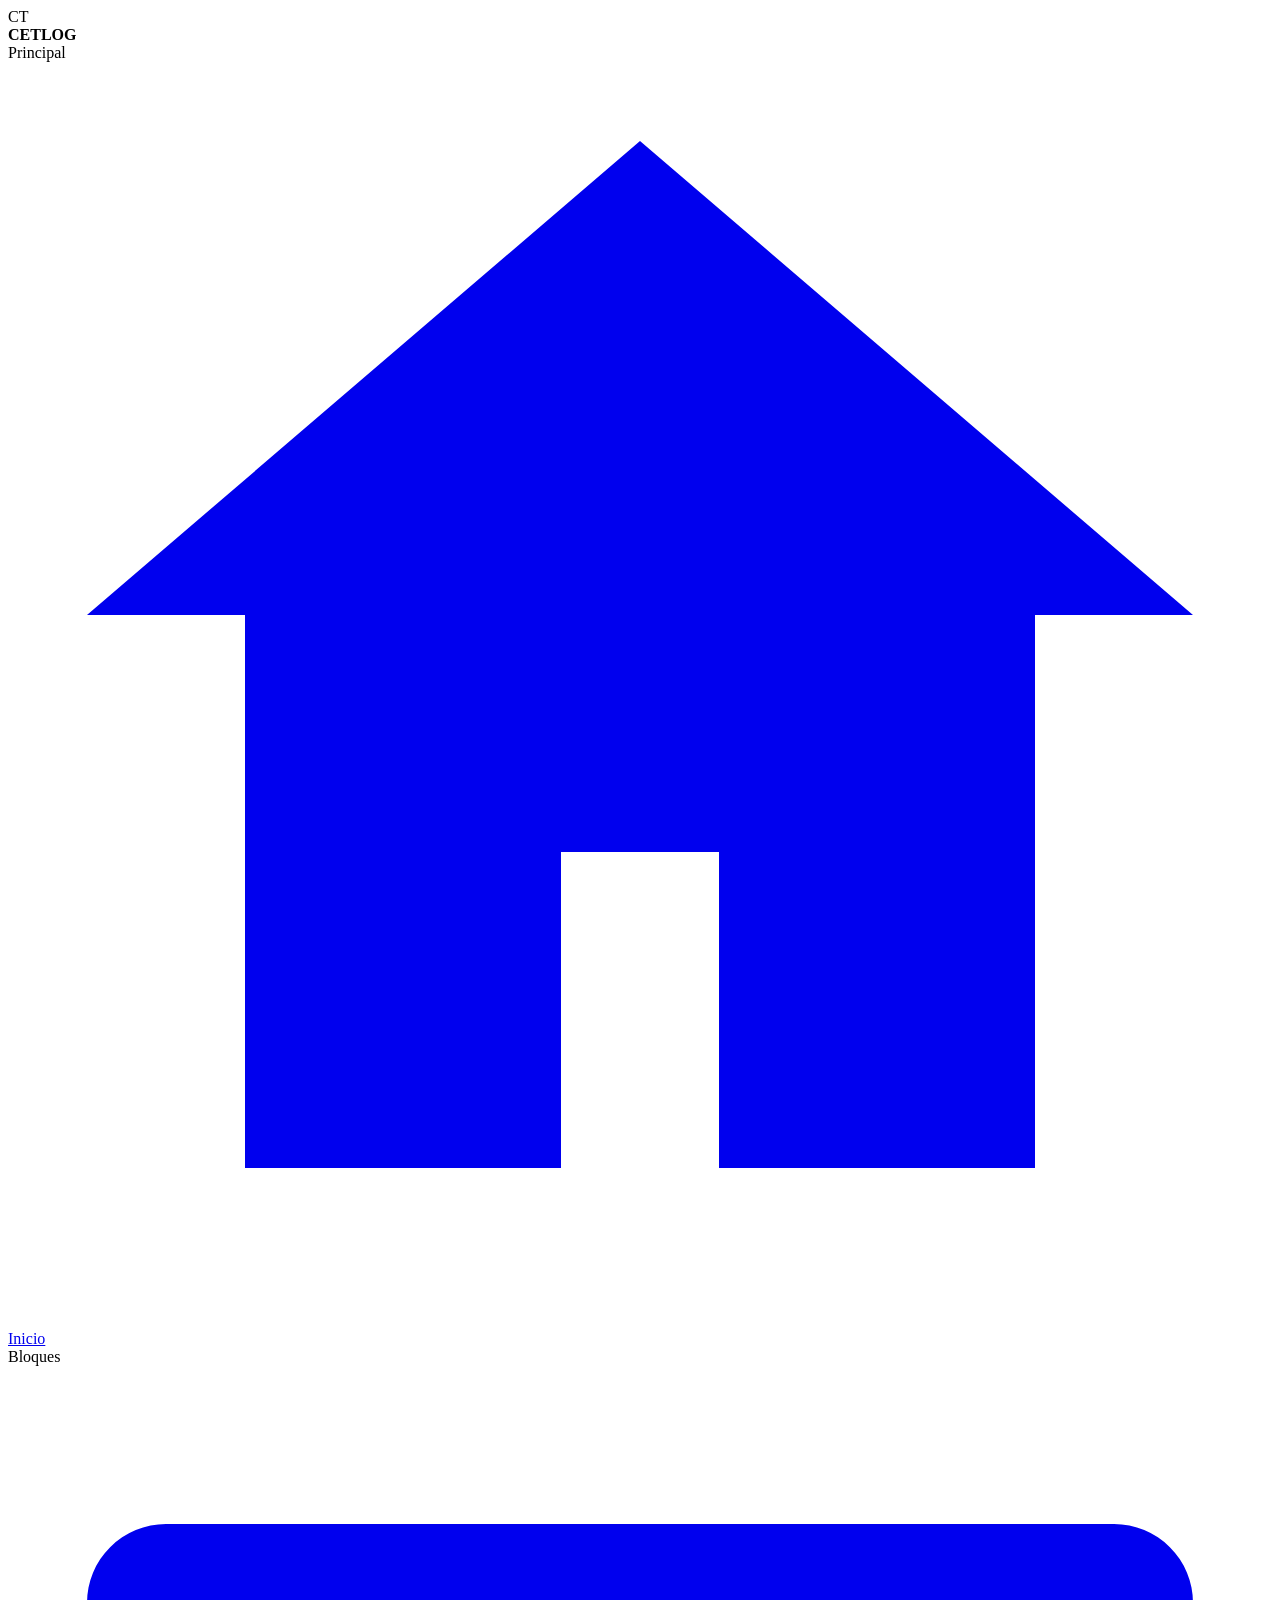
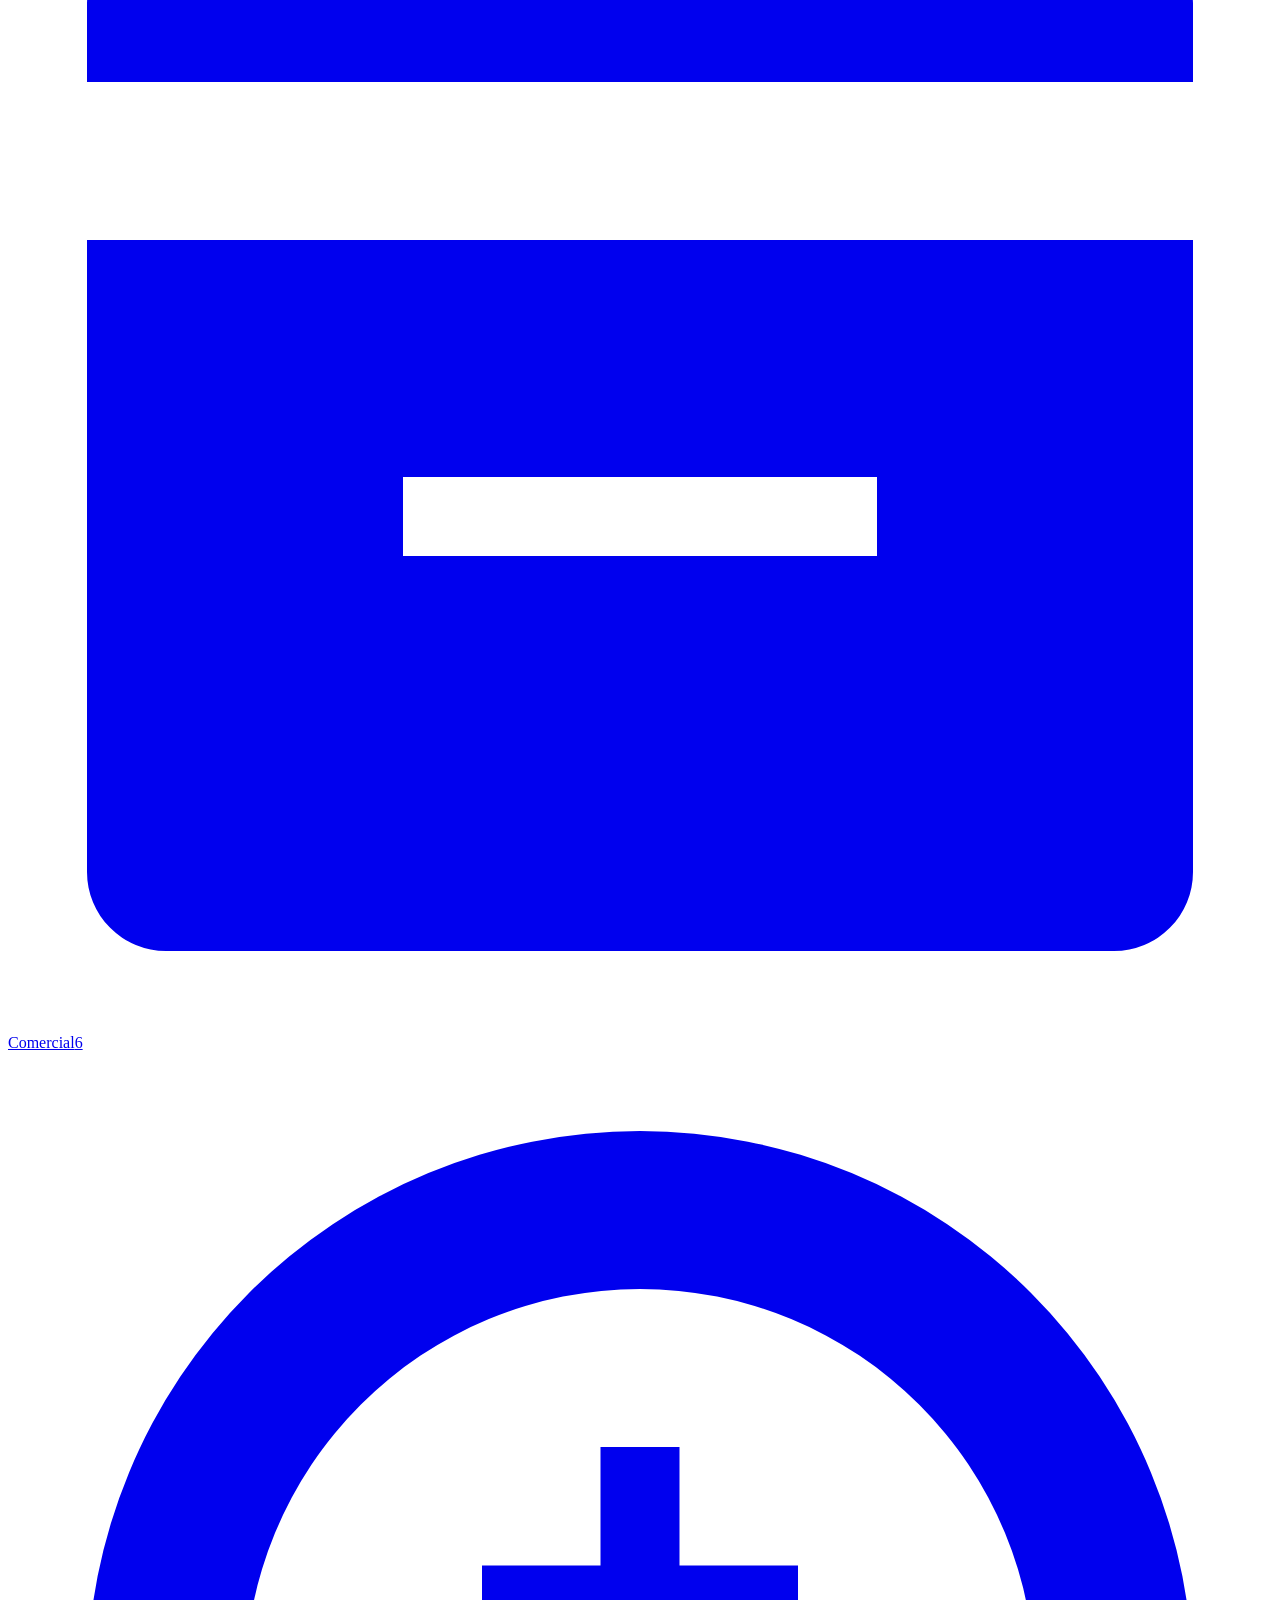
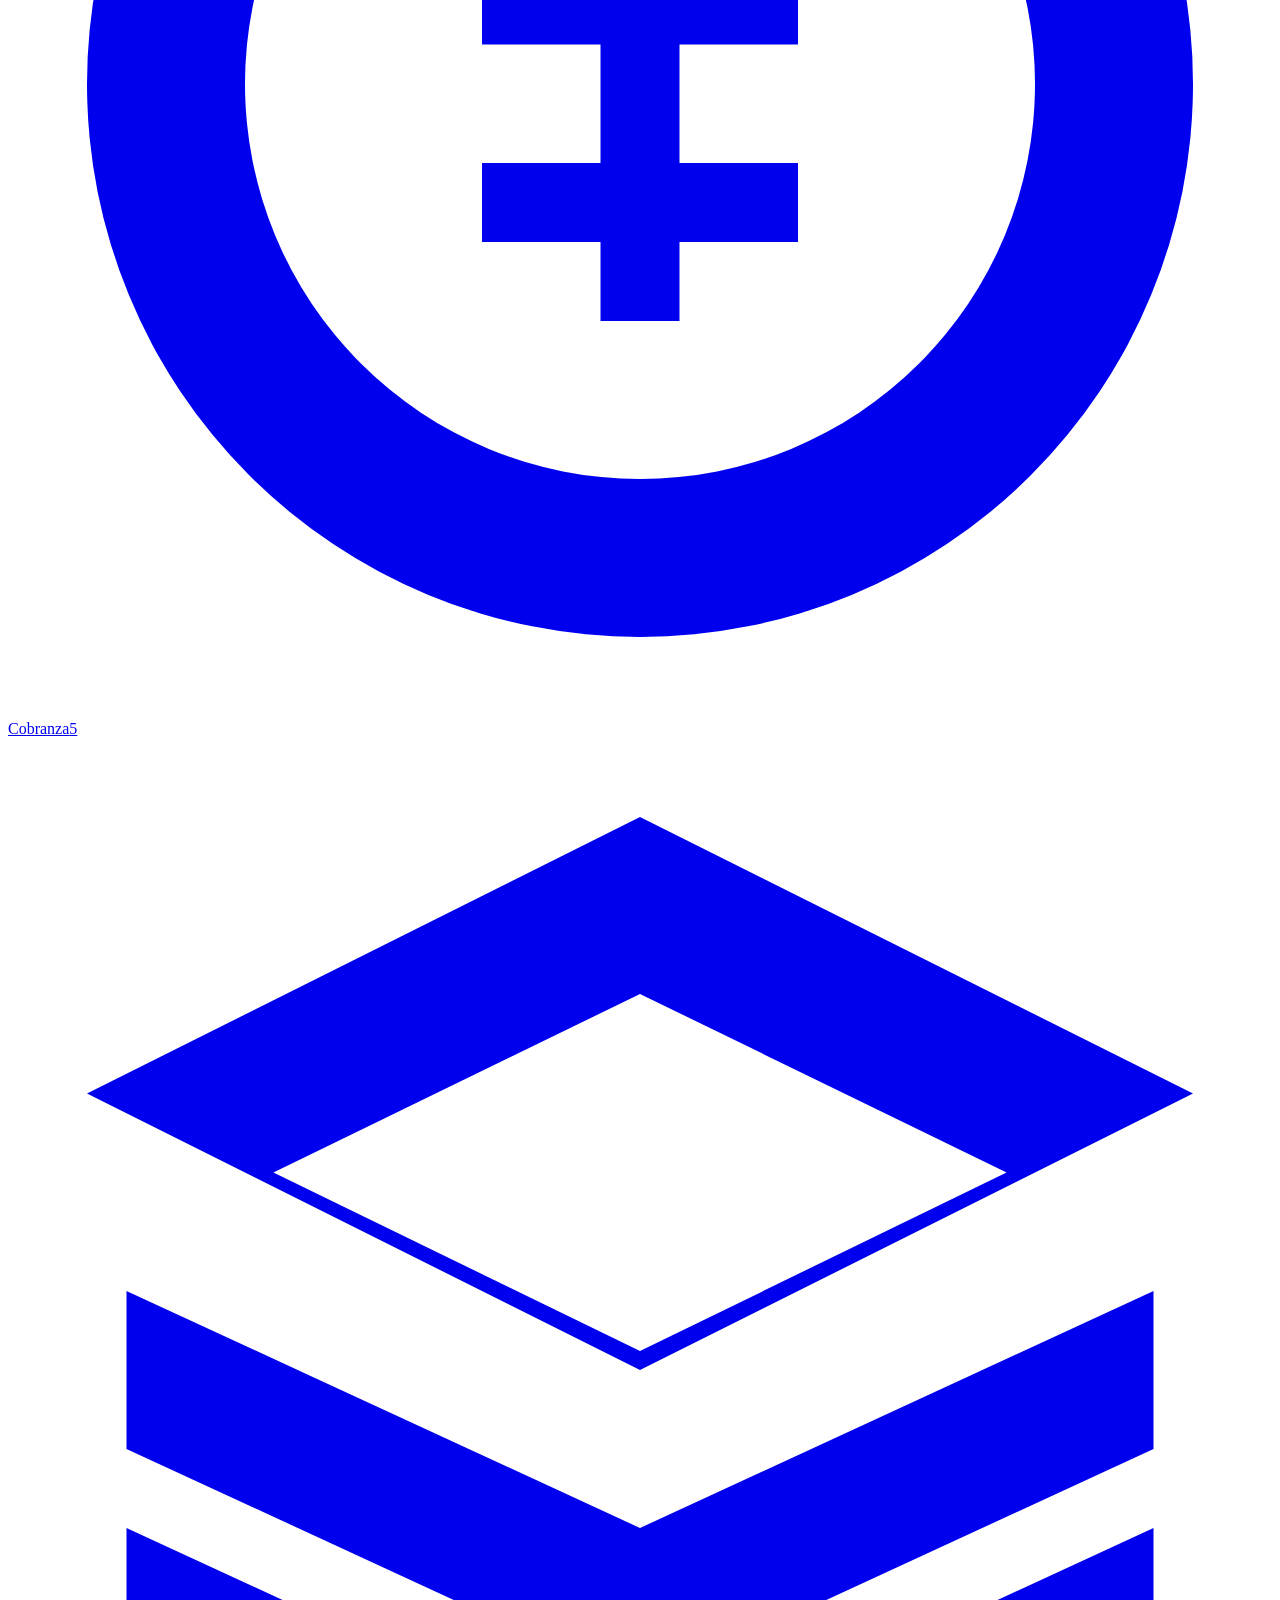
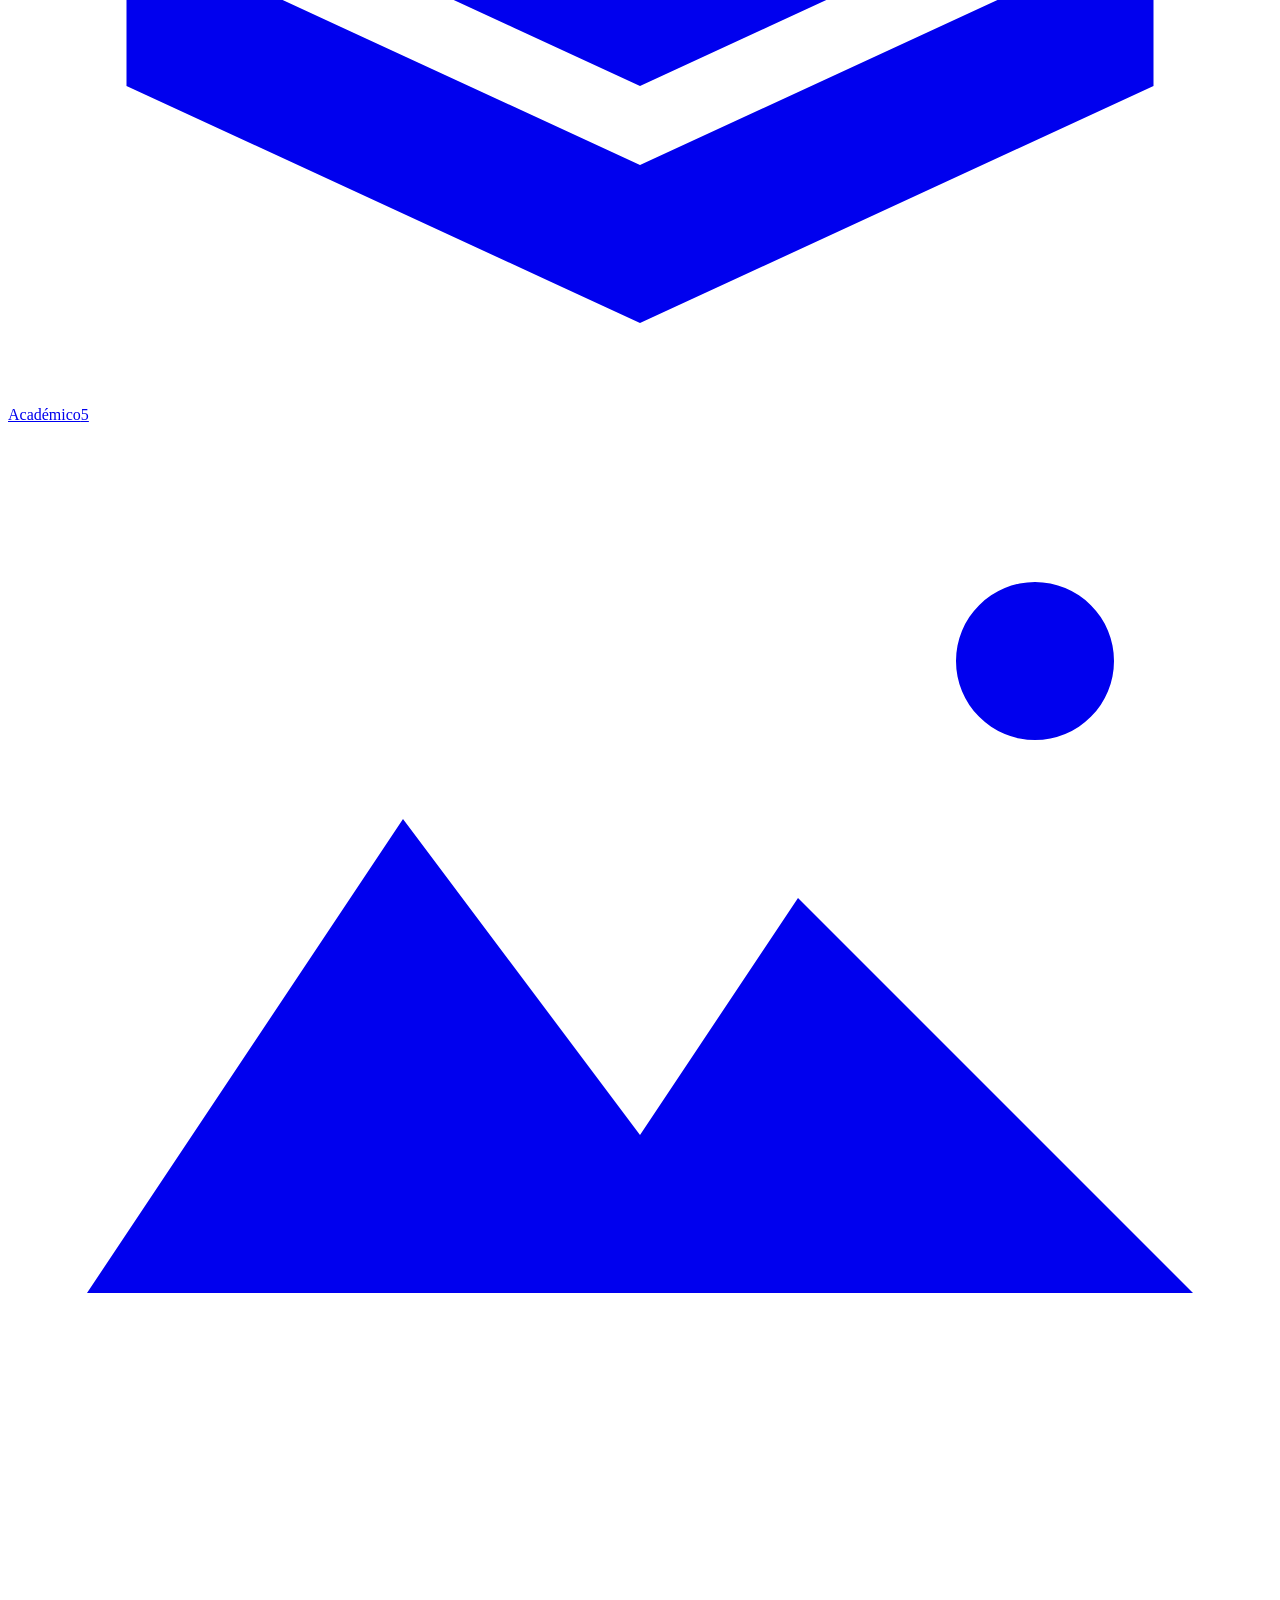
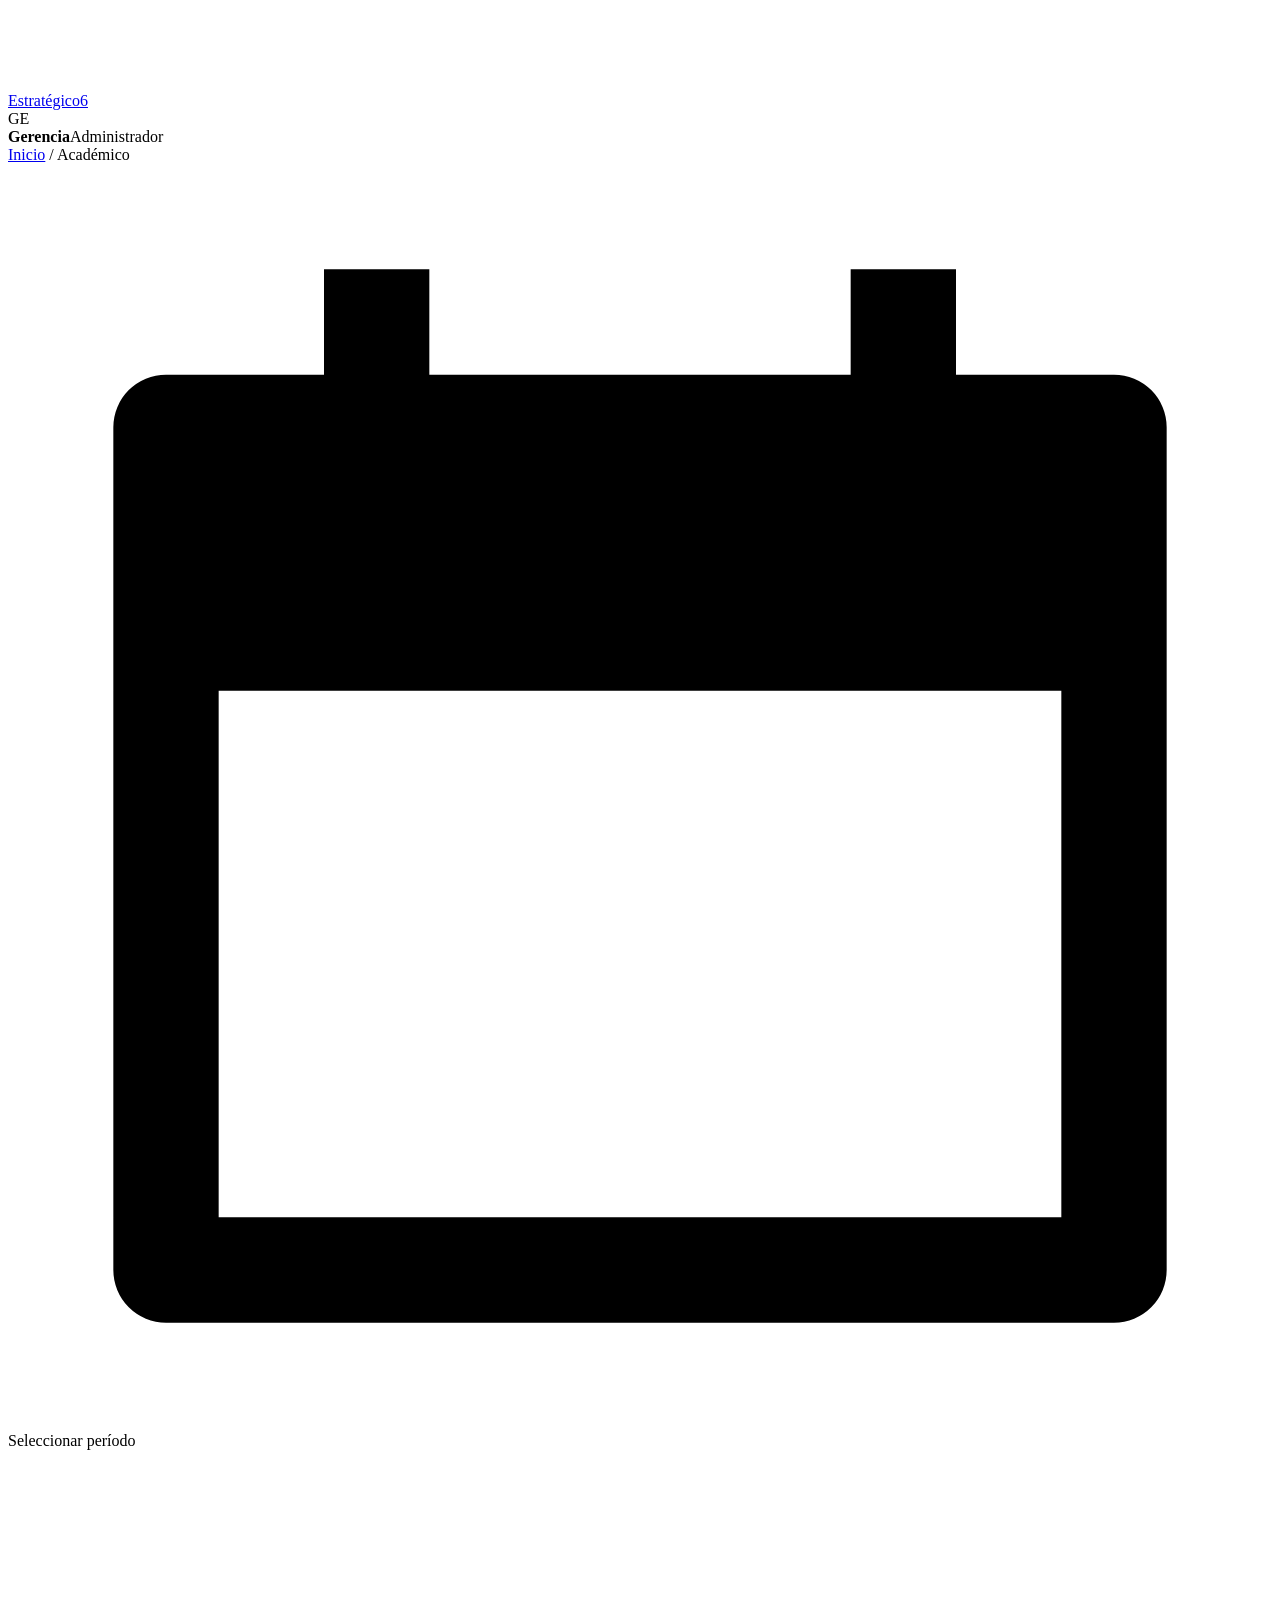
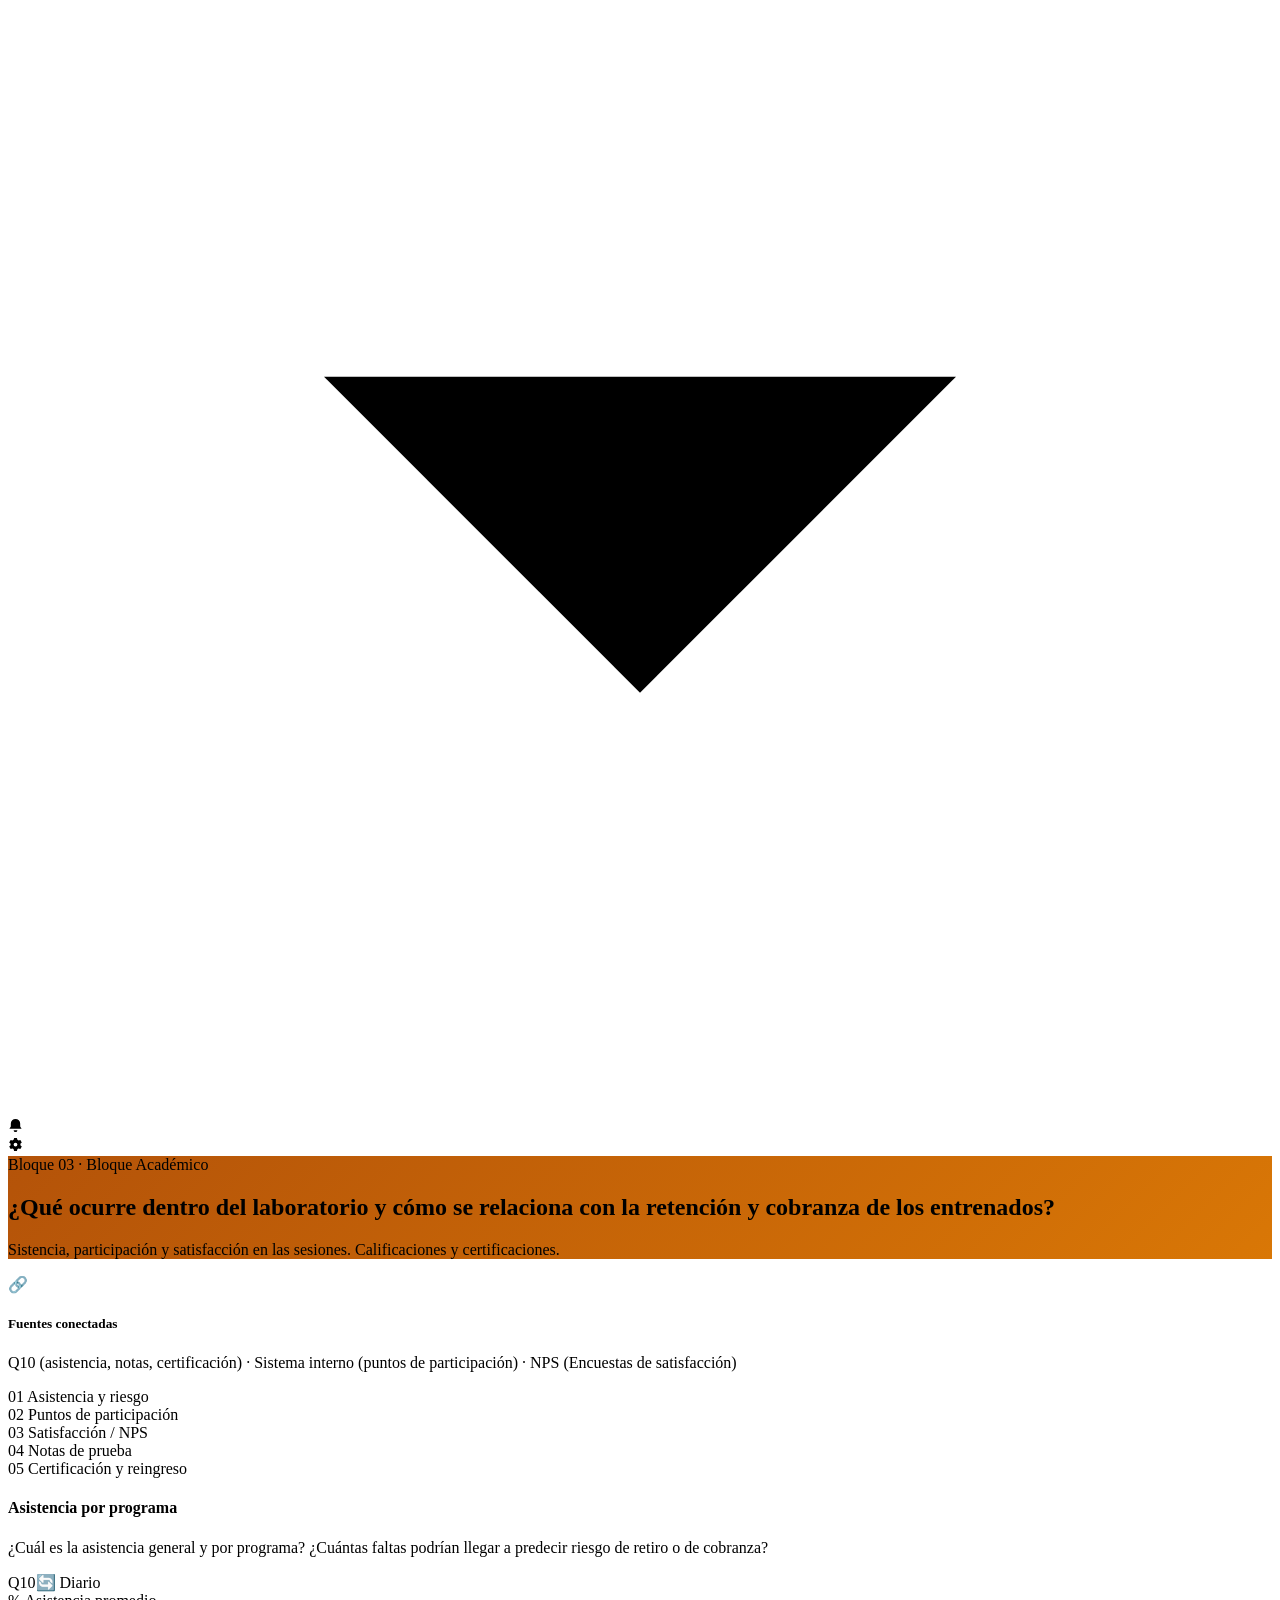
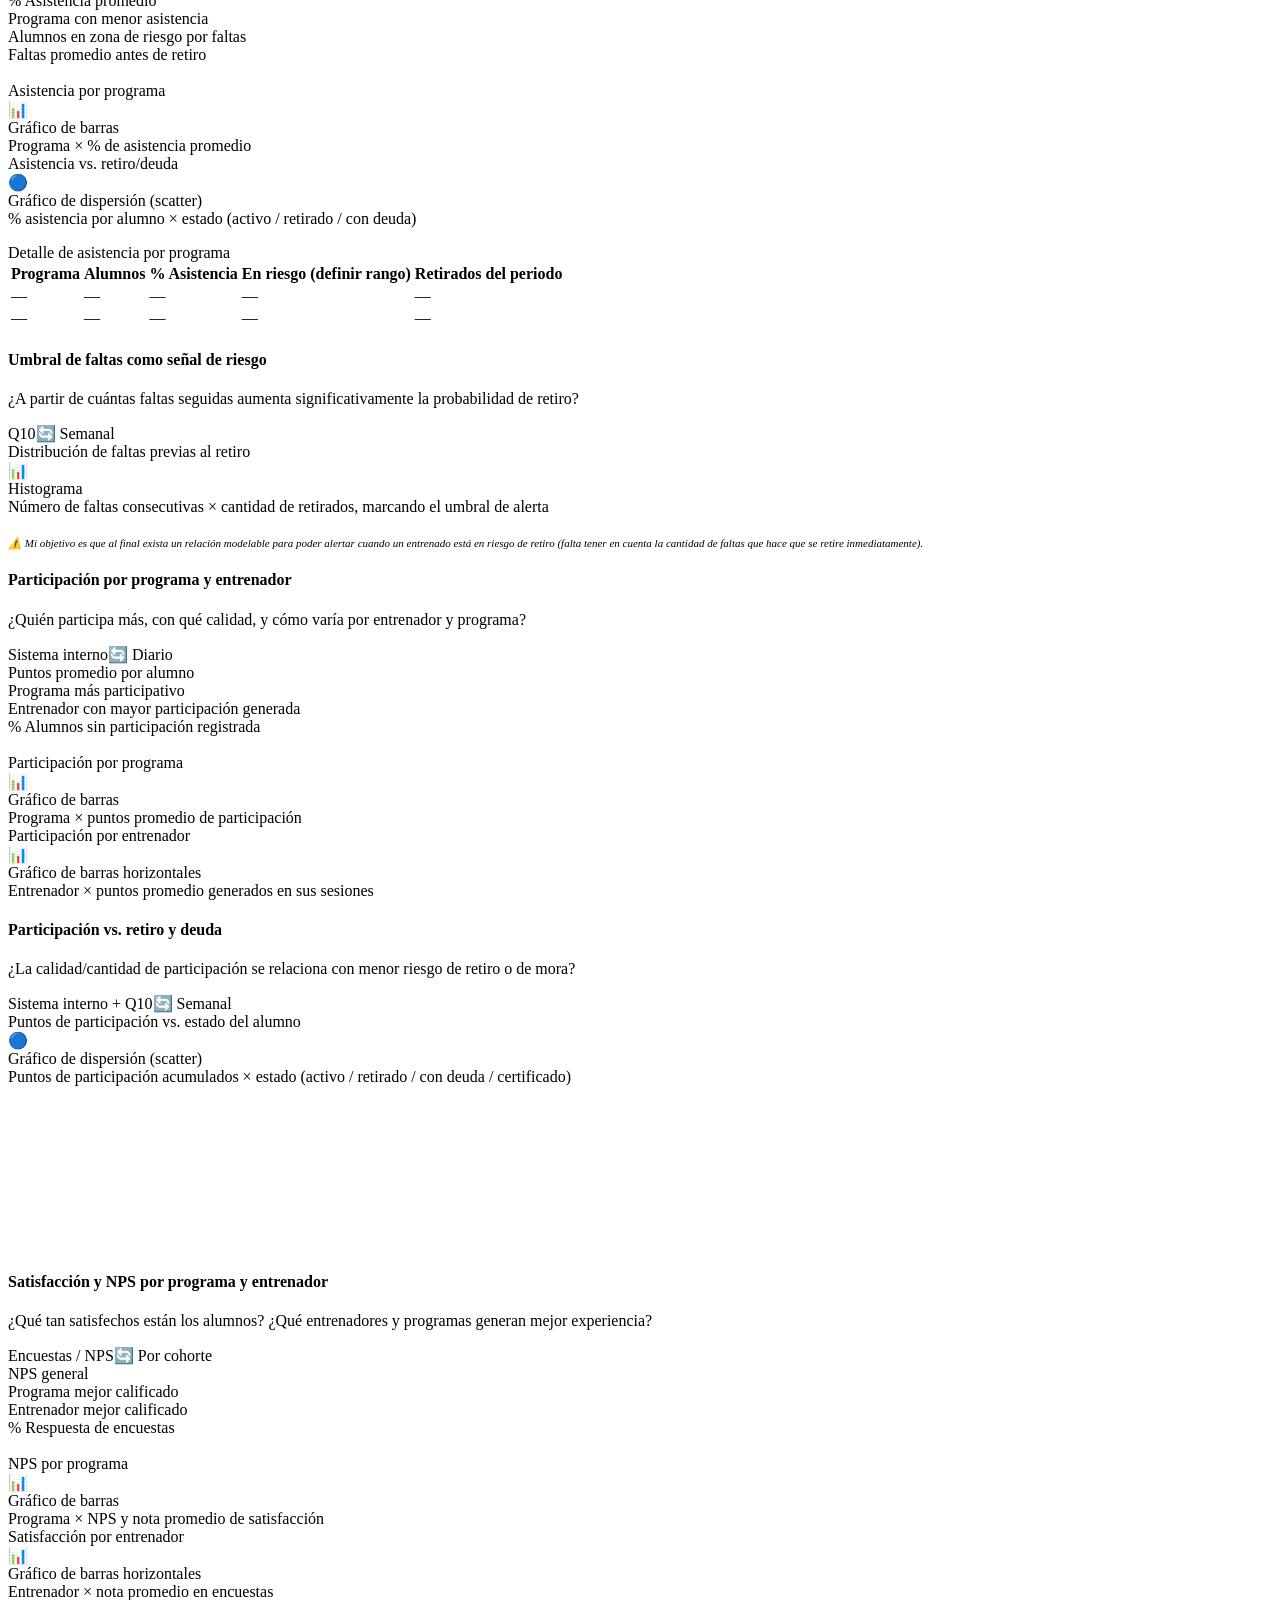
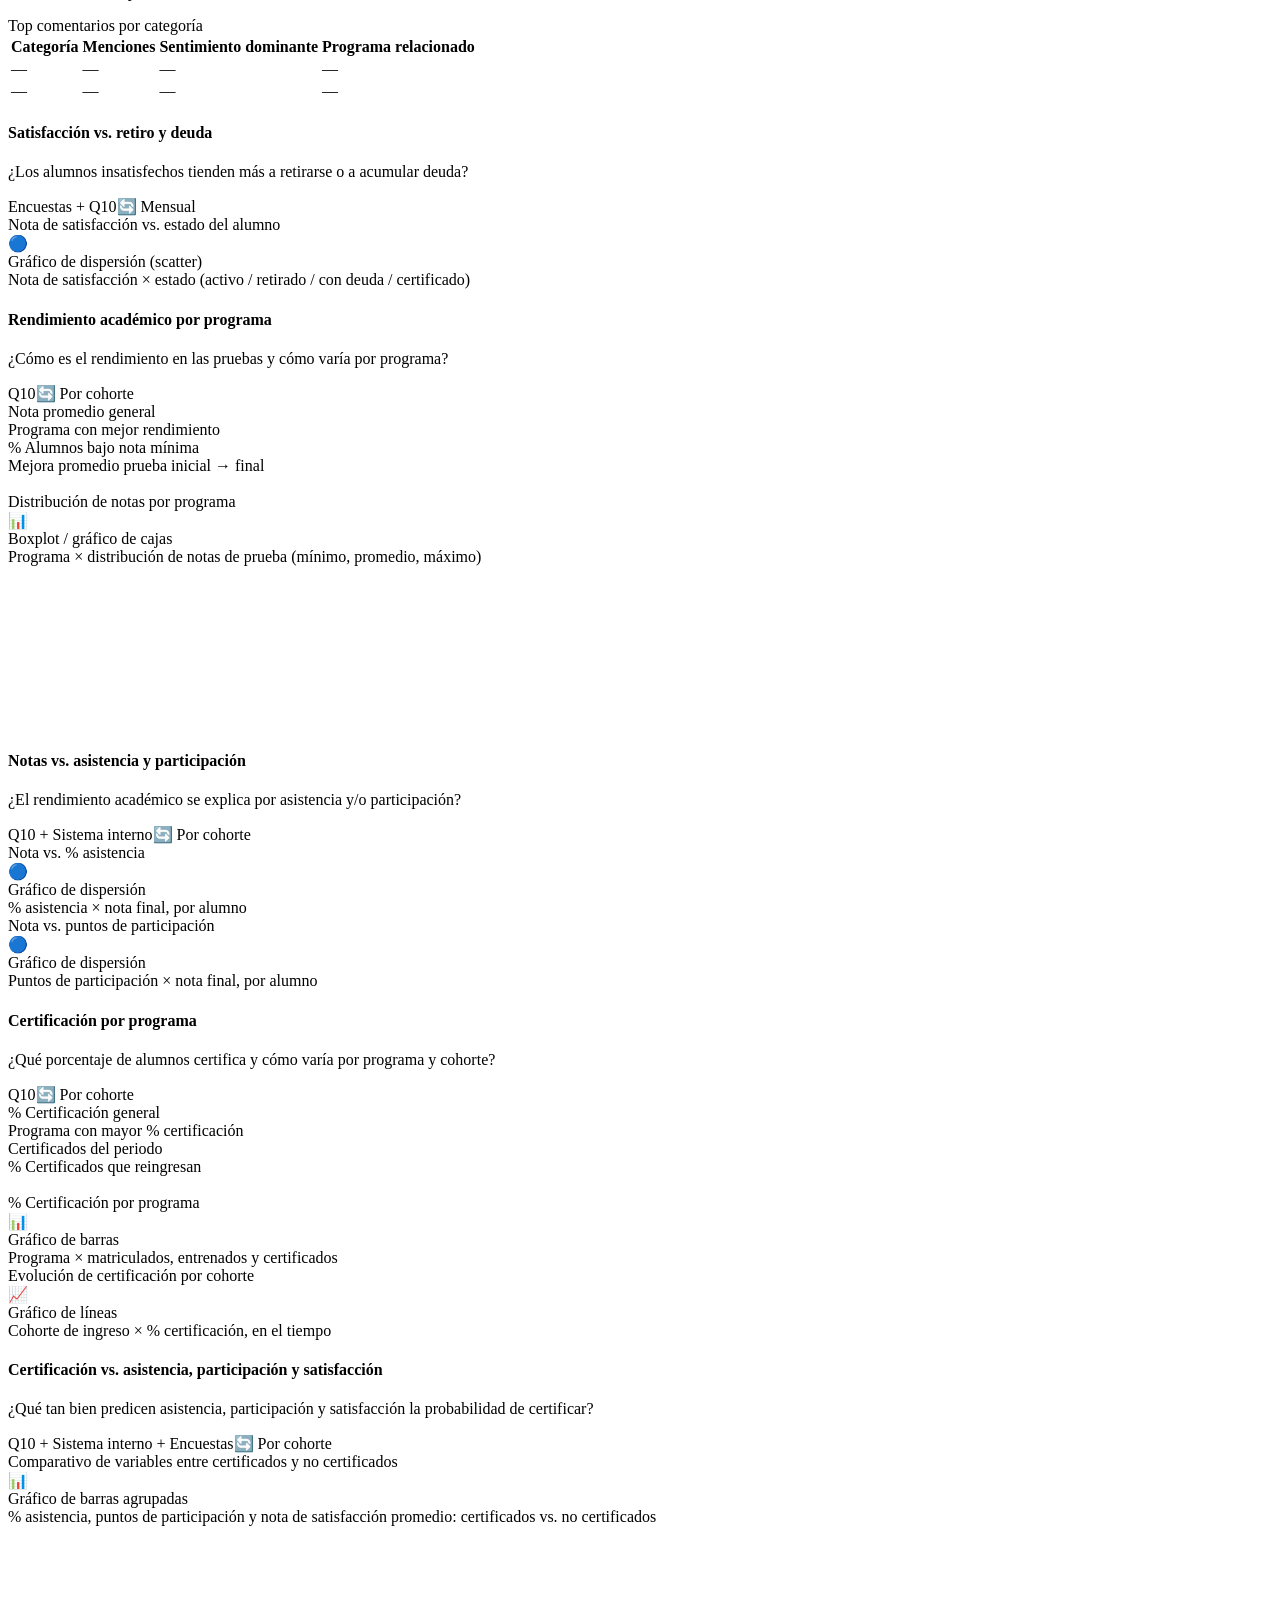
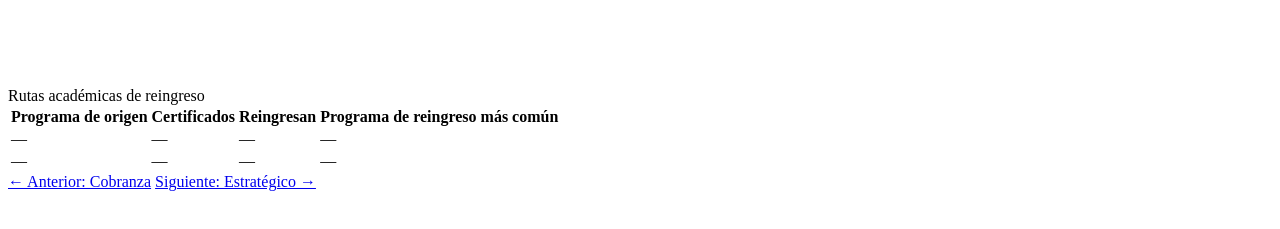
==== cetlog_academico.html @ c7d32e15 "Add files via upload" ====
<!DOCTYPE html>
<html lang="es">
<head>
<meta charset="UTF-8">
<meta name="viewport" content="width=device-width, initial-scale=1.0">
<title> Bloque Académico </title>
<link href="https://fonts.googleapis.com/css2?family=Inter:wght@300;400;500;600;700&display=swap" rel="stylesheet">
<link rel="stylesheet" href="cetlog_shared.css">
<style>
  .block-hero.bh-academico { background: linear-gradient(135deg, #B45309 0%, #D97706 100%); }
</style>
</head>
<body>
<div class="layout">

  <aside class="sidebar">
    <div class="sidebar-logo">
      <div class="logo-mark">CT</div>
      <div class="logo-text"><strong>CETLOG</strong></div>
    </div>
    <div class="sidebar-section">
      <div class="sidebar-section-label">Principal</div>
      <a class="nav-item" href="cetlog_home.html">
        <svg class="nav-icon" viewBox="0 0 16 16" fill="currentColor"><path d="M8 1L1 7h2v7h4v-4h2v4h4V7h2L8 1z"/></svg>
        Inicio
      </a>
    </div>
    <div class="sidebar-section">
      <div class="sidebar-section-label">Bloques</div>
      <a class="nav-item" href="cetlog_comercial.html">
        <svg class="nav-icon" viewBox="0 0 16 16" fill="currentColor"><path d="M2 2h12a1 1 0 0 1 1 1v1H1V3a1 1 0 0 1 1-1zm-1 4h14v8a1 1 0 0 1-1 1H2a1 1 0 0 1-1-1V6zm4 3v1h6V9H5z"/></svg>
        Comercial<span class="nav-badge">6</span>
      </a>
      <a class="nav-item" href="cetlog_cobranza.html">
        <svg class="nav-icon" viewBox="0 0 16 16" fill="currentColor"><path d="M8 1a7 7 0 1 1 0 14A7 7 0 0 1 8 1zm0 2a5 5 0 1 0 0 10A5 5 0 0 0 8 3zm.5 2v1.5H10v1H8.5V9H10v1H8.5V11h-1v-1H6V9h1.5V7.5H6v-1h1.5V5h1z"/></svg>
        Cobranza<span class="nav-badge">5</span>
      </a>
      <a class="nav-item active" href="cetlog_academico.html">
        <svg class="nav-icon" viewBox="0 0 16 16" fill="currentColor"><path d="M8 1l7 3.5-7 3.5-7-3.5L8 1zm0 2.24L3.36 5.5 8 7.76 12.64 5.5 8 3.24zM1.5 7l6.5 3 6.5-3V9L8 12 1.5 9V7zm0 3l6.5 3 6.5-3v2L8 15l-6.5-3v-2z"/></svg>
        Académico<span class="nav-badge">5</span>
      </a>
      <a class="nav-item" href="cetlog_estrategico.html">
        <svg class="nav-icon" viewBox="0 0 16 16" fill="currentColor"><path d="M1 11l4-6 3 4 2-3 5 5H1zm13-8a1 1 0 1 1-2 0 1 1 0 0 1 2 0z"/></svg>
        Estratégico<span class="nav-badge">6</span>
      </a>
    </div>
    <div class="sidebar-bottom">
      <div class="user-pill">
        <div class="avatar">GE</div>
        <div class="user-info"><strong>Gerencia</strong><span>Administrador</span></div>
      </div>
    </div>
  </aside>

  <div class="main">
    <header class="topbar">
      <div class="topbar-title">
        <div class="topbar-crumb">
          <a href="cetlog_home.html">Inicio</a>
          <span class="sep">/</span>
          <span class="current">Académico</span>
        </div>
      </div>
      <div class="topbar-actions">
        <div class="period-selector">
          <svg viewBox="0 0 12 12" fill="currentColor"><path d="M3 1v1H1.5A.5.5 0 0 0 1 2.5v8a.5.5 0 0 0 .5.5h9a.5.5 0 0 0 .5-.5v-8a.5.5 0 0 0-.5-.5H9V1H8v1H4V1H3zm-1 4h8v5H2V5z"/></svg>
          Seleccionar período
          <svg viewBox="0 0 12 12" fill="currentColor"><path d="M3 5l3 3 3-3"/></svg>
        </div>
        <div class="icon-btn" data-tip="Notificaciones"><div class="notif-dot"></div>
          <svg width="15" height="15" viewBox="0 0 16 16" fill="currentColor"><path d="M8 1a5 5 0 0 0-5 5v3l-1.5 2.5h13L13 9V6a5 5 0 0 0-5-5zm0 14a2 2 0 0 0 2-2H6a2 2 0 0 0 2 2z"/></svg>
        </div>
        <div class="icon-btn" data-tip="Configuración">
          <svg width="15" height="15" viewBox="0 0 16 16" fill="currentColor"><path d="M6.5 1h3l.5 2a5 5 0 0 1 1.2.7l2-.5 1.5 2.6-1.5 1.4a5 5 0 0 1 0 1.6l1.5 1.4-1.5 2.6-2-.5A5 5 0 0 1 10 13l-.5 2h-3L6 13a5 5 0 0 1-1.2-.7l-2 .5L1.3 10.2l1.5-1.4a5 5 0 0 1 0-1.6L1.3 5.8 2.8 3.2l2 .5A5 5 0 0 1 6 3L6.5 1zM8 6a2 2 0 1 0 0 4 2 2 0 0 0 0-4z"/></svg>
        </div>
      </div>
    </header>

    <div class="content">

      <div class="block-hero bh-academico">
        <div class="block-hero-eyebrow">Bloque 03 · Bloque Académico</div>
        <h2> ¿Qué ocurre dentro del laboratorio y cómo se relaciona con la retención y cobranza de los entrenados?</h2>
        <p> Sistencia, participación y satisfacción en las sesiones. Calificaciones y certificaciones.</p>
      </div>

      <div class="integration-banner">
        <div class="icon">🔗</div>
        <div>
          <h5>Fuentes conectadas</h5>
          <p>Q10 (asistencia, notas, certificación) · Sistema interno (puntos de participación) · NPS (Encuestas de satisfacción)</p>
        </div>
      </div>

      <div class="report-tabs">
        <div class="report-tab active" onclick="showReport('asistencia')"><span class="tab-num">01</span> Asistencia y riesgo</div>
        <div class="report-tab" onclick="showReport('participacion')"><span class="tab-num">02</span> Puntos de participación</div>
        <div class="report-tab" onclick="showReport('satisfaccion')"><span class="tab-num">03</span> Satisfacción / NPS</div>
        <div class="report-tab" onclick="showReport('notas')"><span class="tab-num">04</span> Notas de prueba</div>
        <div class="report-tab" onclick="showReport('certificacion')"><span class="tab-num">05</span> Certificación y reingreso</div>
      </div>

      <!-- REPORT 1: ASISTENCIA Y RIESGO -->
      <div class="report-panel active" id="panel-asistencia">
        <div class="report-card">
          <div class="report-card-header">
            <div><h4>Asistencia por programa</h4><p class="question">¿Cuál es la asistencia general y por programa? ¿Cuántas faltas podrían llegar a predecir riesgo de retiro o de cobranza?</p></div>
            <div class="report-meta-tags"><span class="meta-tag source">Q10</span><span class="meta-tag freq">🔄 Diario</span></div>
          </div>
          <div class="kpi-row" style="margin-bottom:18px;">
            <div class="kpi-mini"><div class="q">% Asistencia promedio</div><div class="placeholder-value"></div></div>
            <div class="kpi-mini"><div class="q">Programa con menor asistencia</div><div class="placeholder-value"></div></div>
            <div class="kpi-mini"><div class="q">Alumnos en zona de riesgo por faltas</div><div class="placeholder-value"></div></div>
            <div class="kpi-mini"><div class="q">Faltas promedio antes de retiro</div><div class="placeholder-value"></div></div>
          </div>
          <div class="chart-grid-2">
            <div>
              <div class="viz-label"><span class="dot" style="background:var(--warning);"></span>Asistencia por programa</div>
              <div class="chart-placeholder"><div class="icon">📊</div><div class="label">Gráfico de barras</div><div class="sub">Programa × % de asistencia promedio</div></div>
            </div>
            <div>
              <div class="viz-label"><span class="dot" style="background:var(--danger);"></span>Asistencia vs. retiro/deuda</div>
              <div class="chart-placeholder"><div class="icon">🔵</div><div class="label">Gráfico de dispersión (scatter)</div><div class="sub">% asistencia por alumno × estado (activo / retirado / con deuda)</div></div>
            </div>
          </div>
          <div style="height:16px;"></div>
          <div class="viz-label"><span class="dot" style="background:var(--muted);"></span>Detalle de asistencia por programa</div>
          <div class="table-placeholder">
            <table>
              <thead><tr><th>Programa</th><th>Alumnos</th><th>% Asistencia</th><th>En riesgo (definir rango)</th><th>Retirados del periodo</th></tr></thead>
              <tbody>
                <tr><td class="label-col">—</td><td>—</td><td>—</td><td>—</td><td>—</td></tr>
                <tr><td class="label-col">—</td><td>—</td><td>—</td><td>—</td><td>—</td></tr>
              </tbody>
            </table>
          </div>
        </div>

        <div class="report-card">
          <div class="report-card-header">
            <div><h4>Umbral de faltas como señal de riesgo</h4><p class="question">¿A partir de cuántas faltas seguidas aumenta significativamente la probabilidad de retiro?</p></div>
            <div class="report-meta-tags"><span class="meta-tag source">Q10</span><span class="meta-tag freq">🔄 Semanal</span></div>
          </div>
          <div class="viz-label"><span class="dot" style="background:var(--danger);"></span>Distribución de faltas previas al retiro</div>
          <div class="chart-placeholder"><div class="icon">📊</div><div class="label">Histograma</div><div class="sub">Número de faltas consecutivas × cantidad de retirados, marcando el umbral de alerta</div></div>
          <div style="height:10px;"></div>
          <p style="font-size:11px;color:var(--muted);font-style:italic;">⚠️ Mi objetivo es que al final exista un relación modelable para poder alertar cuando un entrenado está en riesgo de retiro (falta tener en cuenta la cantidad de faltas que hace que se retire inmediatamente).</p>
        </div>
      </div>

      <!-- REPORT 2: PUNTOS DE PARTICIPACIÓN -->
      <div class="report-panel" id="panel-participacion">
        <div class="report-card">
          <div class="report-card-header">
            <div><h4>Participación por programa y entrenador</h4><p class="question">¿Quién participa más, con qué calidad, y cómo varía por entrenador y programa?</p></div>
            <div class="report-meta-tags"><span class="meta-tag source">Sistema interno</span><span class="meta-tag freq">🔄 Diario</span></div>
          </div>
          <div class="kpi-row" style="margin-bottom:18px;">
            <div class="kpi-mini"><div class="q">Puntos promedio por alumno</div><div class="placeholder-value"></div></div>
            <div class="kpi-mini"><div class="q">Programa más participativo</div><div class="placeholder-value"></div></div>
            <div class="kpi-mini"><div class="q">Entrenador con mayor participación generada</div><div class="placeholder-value"></div></div>
            <div class="kpi-mini"><div class="q">% Alumnos sin participación registrada</div><div class="placeholder-value"></div></div>
          </div>
          <div class="chart-grid-2">
            <div>
              <div class="viz-label"><span class="dot" style="background:var(--orange);"></span>Participación por programa</div>
              <div class="chart-placeholder"><div class="icon">📊</div><div class="label">Gráfico de barras</div><div class="sub">Programa × puntos promedio de participación</div></div>
            </div>
            <div>
              <div class="viz-label"><span class="dot" style="background:var(--navy);"></span>Participación por entrenador</div>
              <div class="chart-placeholder"><div class="icon">📊</div><div class="label">Gráfico de barras horizontales</div><div class="sub">Entrenador × puntos promedio generados en sus sesiones</div></div>
            </div>
          </div>
        </div>

        <div class="report-card">
          <div class="report-card-header">
            <div><h4>Participación vs. retiro y deuda</h4><p class="question">¿La calidad/cantidad de participación se relaciona con menor riesgo de retiro o de mora?</p></div>
            <div class="report-meta-tags"><span class="meta-tag source">Sistema interno + Q10</span><span class="meta-tag freq">🔄 Semanal</span></div>
          </div>
          <div class="viz-label"><span class="dot" style="background:var(--success);"></span>Puntos de participación vs. estado del alumno</div>
          <div class="chart-placeholder" style="min-height:220px;"><div class="icon">🔵</div><div class="label">Gráfico de dispersión (scatter)</div><div class="sub">Puntos de participación acumulados × estado (activo / retirado / con deuda / certificado)</div></div>
        </div>
      </div>

      <!-- REPORT 3: SATISFACCIÓN / NPS -->
      <div class="report-panel" id="panel-satisfaccion">
        <div class="report-card">
          <div class="report-card-header">
            <div><h4>Satisfacción y NPS por programa y entrenador</h4><p class="question">¿Qué tan satisfechos están los alumnos? ¿Qué entrenadores y programas generan mejor experiencia?</p></div>
            <div class="report-meta-tags"><span class="meta-tag source">Encuestas / NPS</span><span class="meta-tag freq">🔄 Por cohorte</span></div>
          </div>
          <div class="kpi-row" style="margin-bottom:18px;">
            <div class="kpi-mini"><div class="q">NPS general</div><div class="placeholder-value"></div></div>
            <div class="kpi-mini"><div class="q">Programa mejor calificado</div><div class="placeholder-value"></div></div>
            <div class="kpi-mini"><div class="q">Entrenador mejor calificado</div><div class="placeholder-value"></div></div>
            <div class="kpi-mini"><div class="q">% Respuesta de encuestas</div><div class="placeholder-value"></div></div>
          </div>
          <div class="chart-grid-2">
            <div>
              <div class="viz-label"><span class="dot" style="background:var(--success);"></span>NPS por programa</div>
              <div class="chart-placeholder"><div class="icon">📊</div><div class="label">Gráfico de barras</div><div class="sub">Programa × NPS y nota promedio de satisfacción</div></div>
            </div>
            <div>
              <div class="viz-label"><span class="dot" style="background:var(--navy);"></span>Satisfacción por entrenador</div>
              <div class="chart-placeholder"><div class="icon">📊</div><div class="label">Gráfico de barras horizontales</div><div class="sub">Entrenador × nota promedio en encuestas</div></div>
            </div>
          </div>
          <div style="height:16px;"></div>
          <div class="viz-label"><span class="dot" style="background:var(--muted);"></span>Top comentarios por categoría</div>
          <div class="table-placeholder">
            <table>
              <thead><tr><th>Categoría</th><th>Menciones</th><th>Sentimiento dominante</th><th>Programa relacionado</th></tr></thead>
              <tbody>
                <tr><td class="label-col">—</td><td>—</td><td>—</td><td>—</td></tr>
                <tr><td class="label-col">—</td><td>—</td><td>—</td><td>—</td></tr>
              </tbody>
            </table>
          </div>
        </div>

        <div class="report-card">
          <div class="report-card-header">
            <div><h4>Satisfacción vs. retiro y deuda</h4><p class="question">¿Los alumnos insatisfechos tienden más a retirarse o a acumular deuda?</p></div>
            <div class="report-meta-tags"><span class="meta-tag source">Encuestas + Q10</span><span class="meta-tag freq">🔄 Mensual</span></div>
          </div>
          <div class="viz-label"><span class="dot" style="background:var(--danger);"></span>Nota de satisfacción vs. estado del alumno</div>
          <div class="chart-placeholder"><div class="icon">🔵</div><div class="label">Gráfico de dispersión (scatter)</div><div class="sub">Nota de satisfacción × estado (activo / retirado / con deuda / certificado)</div></div>
        </div>
      </div>

      <!-- REPORT 4: NOTAS DE PRUEBA -->
      <div class="report-panel" id="panel-notas">
        <div class="report-card">
          <div class="report-card-header">
            <div><h4>Rendimiento académico por programa</h4><p class="question">¿Cómo es el rendimiento en las pruebas y cómo varía por programa?</p></div>
            <div class="report-meta-tags"><span class="meta-tag source">Q10</span><span class="meta-tag freq">🔄 Por cohorte</span></div>
          </div>
          <div class="kpi-row" style="margin-bottom:18px;">
            <div class="kpi-mini"><div class="q">Nota promedio general</div><div class="placeholder-value"></div></div>
            <div class="kpi-mini"><div class="q">Programa con mejor rendimiento</div><div class="placeholder-value"></div></div>
            <div class="kpi-mini"><div class="q">% Alumnos bajo nota mínima</div><div class="placeholder-value"></div></div>
            <div class="kpi-mini"><div class="q">Mejora promedio prueba inicial → final</div><div class="placeholder-value"></div></div>
          </div>
          <div class="viz-label"><span class="dot" style="background:var(--orange);"></span>Distribución de notas por programa</div>
          <div class="chart-placeholder" style="min-height:220px;"><div class="icon">📊</div><div class="label">Boxplot / gráfico de cajas</div><div class="sub">Programa × distribución de notas de prueba (mínimo, promedio, máximo)</div></div>
        </div>

        <div class="report-card">
          <div class="report-card-header">
            <div><h4>Notas vs. asistencia y participación</h4><p class="question">¿El rendimiento académico se explica por asistencia y/o participación?</p></div>
            <div class="report-meta-tags"><span class="meta-tag source">Q10 + Sistema interno</span><span class="meta-tag freq">🔄 Por cohorte</span></div>
          </div>
          <div class="chart-grid-2">
            <div>
              <div class="viz-label"><span class="dot" style="background:var(--warning);"></span>Nota vs. % asistencia</div>
              <div class="chart-placeholder"><div class="icon">🔵</div><div class="label">Gráfico de dispersión</div><div class="sub">% asistencia × nota final, por alumno</div></div>
            </div>
            <div>
              <div class="viz-label"><span class="dot" style="background:var(--success);"></span>Nota vs. puntos de participación</div>
              <div class="chart-placeholder"><div class="icon">🔵</div><div class="label">Gráfico de dispersión</div><div class="sub">Puntos de participación × nota final, por alumno</div></div>
            </div>
          </div>
        </div>
      </div>

      <!-- REPORT 5: CERTIFICACIÓN Y REINGRESO -->
      <div class="report-panel" id="panel-certificacion">
        <div class="report-card">
          <div class="report-card-header">
            <div><h4>Certificación por programa</h4><p class="question">¿Qué porcentaje de alumnos certifica y cómo varía por programa y cohorte?</p></div>
            <div class="report-meta-tags"><span class="meta-tag source">Q10</span><span class="meta-tag freq">🔄 Por cohorte</span></div>
          </div>
          <div class="kpi-row" style="margin-bottom:18px;">
            <div class="kpi-mini"><div class="q">% Certificación general</div><div class="placeholder-value"></div></div>
            <div class="kpi-mini"><div class="q">Programa con mayor % certificación</div><div class="placeholder-value"></div></div>
            <div class="kpi-mini"><div class="q">Certificados del periodo</div><div class="placeholder-value"></div></div>
            <div class="kpi-mini"><div class="q">% Certificados que reingresan</div><div class="placeholder-value"></div></div>
          </div>
          <div class="chart-grid-2">
            <div>
              <div class="viz-label"><span class="dot" style="background:var(--success);"></span>% Certificación por programa</div>
              <div class="chart-placeholder"><div class="icon">📊</div><div class="label">Gráfico de barras</div><div class="sub">Programa × matriculados, entrenados y certificados</div></div>
            </div>
            <div>
              <div class="viz-label"><span class="dot" style="background:var(--purple);"></span>Evolución de certificación por cohorte</div>
              <div class="chart-placeholder"><div class="icon">📈</div><div class="label">Gráfico de líneas</div><div class="sub">Cohorte de ingreso × % certificación, en el tiempo</div></div>
            </div>
          </div>
        </div>

        <div class="report-card">
          <div class="report-card-header">
            <div><h4>Certificación vs. asistencia, participación y satisfacción</h4><p class="question">¿Qué tan bien predicen asistencia, participación y satisfacción la probabilidad de certificar?</p></div>
            <div class="report-meta-tags"><span class="meta-tag source">Q10 + Sistema interno + Encuestas</span><span class="meta-tag freq">🔄 Por cohorte</span></div>
          </div>
          <div class="viz-label"><span class="dot" style="background:var(--navy);"></span>Comparativo de variables entre certificados y no certificados</div>
          <div class="chart-placeholder" style="min-height:200px;"><div class="icon">📊</div><div class="label">Gráfico de barras agrupadas</div><div class="sub">% asistencia, puntos de participación y nota de satisfacción promedio: certificados vs. no certificados</div></div>
          <div style="height:16px;"></div>
          <div class="viz-label"><span class="dot" style="background:var(--muted);"></span>Rutas académicas de reingreso</div>
          <div class="table-placeholder">
            <table>
              <thead><tr><th>Programa de origen</th><th>Certificados</th><th>Reingresan</th><th>Programa de reingreso más común</th></tr></thead>
              <tbody>
                <tr><td class="label-col">—</td><td>—</td><td>—</td><td>—</td></tr>
                <tr><td class="label-col">—</td><td>—</td><td>—</td><td>—</td></tr>
              </tbody>
            </table>
          </div>
        </div>
      </div>

      <div class="block-footer-nav">
        <a class="footer-nav-link" href="cetlog_cobranza.html">← Anterior: Cobranza</a>
        <a class="footer-nav-link" href="cetlog_estrategico.html">Siguiente: Estratégico →</a>
      </div>

      <div style="height:30px;"></div>
    </div>
  </div>
</div>

<script>
  function showReport(id) {
    document.querySelectorAll('.report-tab').forEach(t => t.classList.remove('active'));
    document.querySelectorAll('.report-panel').forEach(p => p.classList.remove('active'));
    const idx = ['asistencia','participacion','satisfaccion','notas','certificacion'].indexOf(id);
    document.querySelectorAll('.report-tab')[idx].classList.add('active');
    document.getElementById('panel-' + id).classList.add('active');
    document.querySelector('.content').scrollTo({ top: 0, behavior: 'smooth' });
  }
</script>
</body>
</html>
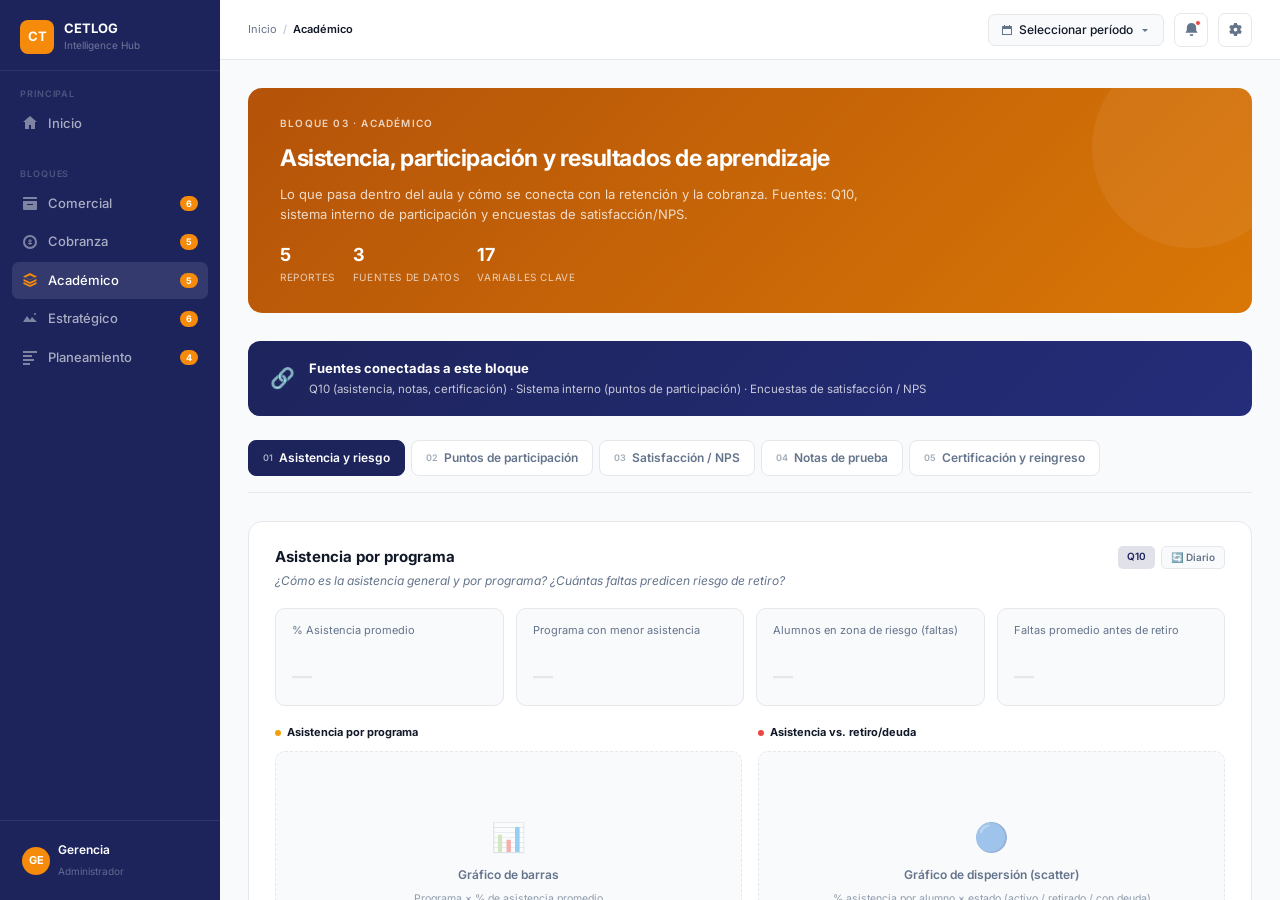
==== commit e46d19a4: "Add files via upload" ====
--- a/cetlog_academico.html
+++ b/cetlog_academico.html
@@ -3,7 +3,7 @@
 <head>
 <meta charset="UTF-8">
 <meta name="viewport" content="width=device-width, initial-scale=1.0">
-<title> Bloque Académico </title>
+<title>Académico · CETLOG Intelligence Hub</title>
 <link href="https://fonts.googleapis.com/css2?family=Inter:wght@300;400;500;600;700&display=swap" rel="stylesheet">
 <link rel="stylesheet" href="cetlog_shared.css">
 <style>
@@ -16,11 +16,11 @@
   <aside class="sidebar">
     <div class="sidebar-logo">
       <div class="logo-mark">CT</div>
-      <div class="logo-text"><strong>CETLOG</strong></div>
+      <div class="logo-text"><strong>CETLOG</strong><span>Intelligence Hub</span></div>
     </div>
     <div class="sidebar-section">
       <div class="sidebar-section-label">Principal</div>
-      <a class="nav-item" href="cetlog_home.html">
+      <a class="nav-item" href="index.html">
         <svg class="nav-icon" viewBox="0 0 16 16" fill="currentColor"><path d="M8 1L1 7h2v7h4v-4h2v4h4V7h2L8 1z"/></svg>
         Inicio
       </a>
@@ -43,6 +43,10 @@
         <svg class="nav-icon" viewBox="0 0 16 16" fill="currentColor"><path d="M1 11l4-6 3 4 2-3 5 5H1zm13-8a1 1 0 1 1-2 0 1 1 0 0 1 2 0z"/></svg>
         Estratégico<span class="nav-badge">6</span>
       </a>
+      <a class="nav-item" href="cetlog_planeamiento.html">
+        <svg class="nav-icon" viewBox="0 0 16 16" fill="currentColor"><path d="M1 2h14v2H1V2zm0 4h9v2H1V6zm0 4h11v2H1v-2zm0 4h7v2H1v-2z"/></svg>
+        Planeamiento<span class="nav-badge">4</span>
+      </a>
     </div>
     <div class="sidebar-bottom">
       <div class="user-pill">
@@ -56,7 +60,7 @@
     <header class="topbar">
       <div class="topbar-title">
         <div class="topbar-crumb">
-          <a href="cetlog_home.html">Inicio</a>
+          <a href="index.html">Inicio</a>
           <span class="sep">/</span>
           <span class="current">Académico</span>
         </div>
@@ -79,16 +83,21 @@
     <div class="content">
 
       <div class="block-hero bh-academico">
-        <div class="block-hero-eyebrow">Bloque 03 · Bloque Académico</div>
-        <h2> ¿Qué ocurre dentro del laboratorio y cómo se relaciona con la retención y cobranza de los entrenados?</h2>
-        <p> Sistencia, participación y satisfacción en las sesiones. Calificaciones y certificaciones.</p>
+        <div class="block-hero-eyebrow">Bloque 03 · Académico</div>
+        <h2>Asistencia, participación y resultados de aprendizaje</h2>
+        <p>Lo que pasa dentro del aula y cómo se conecta con la retención y la cobranza. Fuentes: Q10, sistema interno de participación y encuestas de satisfacción/NPS.</p>
+        <div class="block-hero-meta">
+          <div><span class="num">5</span><span class="lbl">Reportes</span></div>
+          <div><span class="num">3</span><span class="lbl">Fuentes de datos</span></div>
+          <div><span class="num">17</span><span class="lbl">Variables clave</span></div>
+        </div>
       </div>
 
       <div class="integration-banner">
         <div class="icon">🔗</div>
         <div>
-          <h5>Fuentes conectadas</h5>
-          <p>Q10 (asistencia, notas, certificación) · Sistema interno (puntos de participación) · NPS (Encuestas de satisfacción)</p>
+          <h5>Fuentes conectadas a este bloque</h5>
+          <p>Q10 (asistencia, notas, certificación) · Sistema interno (puntos de participación) · Encuestas de satisfacción / NPS</p>
         </div>
       </div>
 
@@ -104,13 +113,13 @@
       <div class="report-panel active" id="panel-asistencia">
         <div class="report-card">
           <div class="report-card-header">
-            <div><h4>Asistencia por programa</h4><p class="question">¿Cuál es la asistencia general y por programa? ¿Cuántas faltas podrían llegar a predecir riesgo de retiro o de cobranza?</p></div>
+            <div><h4>Asistencia por programa</h4><p class="question">¿Cómo es la asistencia general y por programa? ¿Cuántas faltas predicen riesgo de retiro?</p></div>
             <div class="report-meta-tags"><span class="meta-tag source">Q10</span><span class="meta-tag freq">🔄 Diario</span></div>
           </div>
           <div class="kpi-row" style="margin-bottom:18px;">
             <div class="kpi-mini"><div class="q">% Asistencia promedio</div><div class="placeholder-value"></div></div>
             <div class="kpi-mini"><div class="q">Programa con menor asistencia</div><div class="placeholder-value"></div></div>
-            <div class="kpi-mini"><div class="q">Alumnos en zona de riesgo por faltas</div><div class="placeholder-value"></div></div>
+            <div class="kpi-mini"><div class="q">Alumnos en zona de riesgo (faltas)</div><div class="placeholder-value"></div></div>
             <div class="kpi-mini"><div class="q">Faltas promedio antes de retiro</div><div class="placeholder-value"></div></div>
           </div>
           <div class="chart-grid-2">
@@ -127,7 +136,7 @@
           <div class="viz-label"><span class="dot" style="background:var(--muted);"></span>Detalle de asistencia por programa</div>
           <div class="table-placeholder">
             <table>
-              <thead><tr><th>Programa</th><th>Alumnos</th><th>% Asistencia</th><th>En riesgo (definir rango)</th><th>Retirados del periodo</th></tr></thead>
+              <thead><tr><th>Programa</th><th>Alumnos</th><th>% Asistencia</th><th>En riesgo (≥3 faltas)</th><th>Retirados del periodo</th></tr></thead>
               <tbody>
                 <tr><td class="label-col">—</td><td>—</td><td>—</td><td>—</td><td>—</td></tr>
                 <tr><td class="label-col">—</td><td>—</td><td>—</td><td>—</td><td>—</td></tr>
@@ -144,7 +153,7 @@
           <div class="viz-label"><span class="dot" style="background:var(--danger);"></span>Distribución de faltas previas al retiro</div>
           <div class="chart-placeholder"><div class="icon">📊</div><div class="label">Histograma</div><div class="sub">Número de faltas consecutivas × cantidad de retirados, marcando el umbral de alerta</div></div>
           <div style="height:10px;"></div>
-          <p style="font-size:11px;color:var(--muted);font-style:italic;">⚠️ Mi objetivo es que al final exista un relación modelable para poder alertar cuando un entrenado está en riesgo de retiro (falta tener en cuenta la cantidad de faltas que hace que se retire inmediatamente).</p>
+          <p style="font-size:11px;color:var(--muted);font-style:italic;">⚠️ Regla simple sugerida para fase 1: alertar cuando un alumno acumula 3+ faltas en las últimas 2 semanas. Un modelo predictivo formal queda para una fase posterior.</p>
         </div>
       </div>
 
--- a/cetlog_shared.css
+++ b/cetlog_shared.css
@@ -0,0 +1,332 @@
+/* ════════════════════════════════════════════════════════════════
+   CETLOG INTELLIGENCE HUB — Sistema visual compartido
+   ════════════════════════════════════════════════════════════════ */
+
+*, *::before, *::after { box-sizing: border-box; margin: 0; padding: 0; }
+
+:root {
+  --navy: #1D245C;
+  --navy-light: #252D6E;
+  --navy-dim: #1D245C22;
+  --orange: #F68A0A;
+  --orange-light: #FEF3DC;
+  --success: #10B981;
+  --success-light: #D1FAE5;
+  --warning: #F59E0B;
+  --warning-light: #FEF3C7;
+  --danger: #EF4444;
+  --danger-light: #FEE2E2;
+  --purple: #7C3AED;
+  --purple-light: #EDE9FE;
+  --bg: #F8FAFC;
+  --card: #FFFFFF;
+  --border: #E5E7EB;
+  --text: #111827;
+  --muted: #64748B;
+  --sidebar-w: 220px;
+  --topbar-h: 60px;
+}
+
+html, body { height: 100%; font-family: 'Inter', sans-serif; background: var(--bg); color: var(--text); font-size: 14px; line-height: 1.5; }
+
+/* ── LAYOUT ── */
+.layout { display: flex; height: 100vh; overflow: hidden; }
+
+/* ── SIDEBAR ── */
+.sidebar {
+  width: var(--sidebar-w);
+  background: var(--navy);
+  display: flex;
+  flex-direction: column;
+  flex-shrink: 0;
+  height: 100vh;
+  position: fixed;
+  left: 0; top: 0;
+  z-index: 100;
+}
+.sidebar-logo {
+  padding: 20px 20px 16px;
+  border-bottom: 1px solid #ffffff14;
+  display: flex;
+  align-items: center;
+  gap: 10px;
+}
+.logo-mark {
+  width: 34px; height: 34px;
+  background: var(--orange);
+  border-radius: 8px;
+  display: flex; align-items: center; justify-content: center;
+  font-weight: 700; font-size: 13px; color: white; letter-spacing: -0.5px;
+  flex-shrink: 0;
+}
+.logo-text { line-height: 1.2; }
+.logo-text strong { display: block; color: white; font-size: 13px; font-weight: 700; }
+.logo-text span { color: #ffffff60; font-size: 10px; font-weight: 400; }
+
+.sidebar-section { padding: 16px 12px 8px; }
+.sidebar-section-label { font-size: 9px; font-weight: 600; color: #ffffff38; text-transform: uppercase; letter-spacing: 0.1em; padding: 0 8px; margin-bottom: 4px; }
+
+.nav-item {
+  display: flex; align-items: center; gap: 10px;
+  padding: 9px 10px;
+  border-radius: 7px;
+  cursor: pointer;
+  color: #ffffffa0;
+  font-size: 13px; font-weight: 500;
+  transition: all 0.15s;
+  text-decoration: none;
+  margin-bottom: 1px;
+}
+.nav-item:hover { background: #ffffff12; color: white; }
+.nav-item.active { background: #ffffff1a; color: white; }
+.nav-item.active .nav-icon { color: var(--orange); }
+.nav-icon { width: 16px; height: 16px; flex-shrink: 0; opacity: 0.7; }
+.nav-item.active .nav-icon, .nav-item:hover .nav-icon { opacity: 1; }
+
+.nav-badge {
+  margin-left: auto;
+  background: var(--orange);
+  color: white;
+  font-size: 9px;
+  font-weight: 700;
+  padding: 1px 6px;
+  border-radius: 10px;
+}
+
+.sidebar-bottom {
+  margin-top: auto;
+  padding: 12px;
+  border-top: 1px solid #ffffff14;
+}
+.user-pill {
+  display: flex; align-items: center; gap: 8px;
+  padding: 8px 10px;
+  border-radius: 7px;
+  cursor: pointer;
+}
+.user-pill:hover { background: #ffffff12; }
+.avatar { width: 28px; height: 28px; background: var(--orange); border-radius: 50%; display: flex; align-items: center; justify-content: center; font-size: 11px; font-weight: 700; color: white; flex-shrink: 0; }
+.user-info strong { display: block; color: white; font-size: 12px; font-weight: 600; }
+.user-info span { color: #ffffff50; font-size: 10px; }
+
+/* ── MAIN ── */
+.main { margin-left: var(--sidebar-w); flex: 1; display: flex; flex-direction: column; height: 100vh; overflow: hidden; }
+
+/* ── TOPBAR ── */
+.topbar {
+  height: var(--topbar-h);
+  background: var(--card);
+  border-bottom: 1px solid var(--border);
+  display: flex; align-items: center;
+  padding: 0 28px;
+  gap: 16px;
+  flex-shrink: 0;
+  position: sticky; top: 0; z-index: 50;
+}
+.topbar-title { flex: 1; display: flex; align-items: center; gap: 10px; }
+.topbar-title h1 { font-size: 15px; font-weight: 700; color: var(--navy); letter-spacing: -0.3px; }
+.topbar-title p { font-size: 11px; color: var(--muted); font-weight: 400; }
+.topbar-crumb { font-size: 11px; color: var(--muted); display: flex; align-items: center; gap: 6px; }
+.topbar-crumb a { color: var(--muted); text-decoration: none; }
+.topbar-crumb a:hover { color: var(--navy); }
+.topbar-crumb .sep { opacity: 0.5; }
+.topbar-crumb .current { color: var(--text); font-weight: 600; }
+
+.topbar-actions { display: flex; align-items: center; gap: 10px; }
+
+.period-selector {
+  display: flex; align-items: center; gap: 6px;
+  background: var(--bg);
+  border: 1px solid var(--border);
+  border-radius: 7px;
+  padding: 6px 12px;
+  font-size: 12px; font-weight: 500; color: var(--text);
+  cursor: pointer;
+}
+.period-selector svg { width: 12px; height: 12px; color: var(--muted); }
+
+.icon-btn {
+  width: 34px; height: 34px;
+  border-radius: 7px;
+  border: 1px solid var(--border);
+  background: var(--card);
+  display: flex; align-items: center; justify-content: center;
+  cursor: pointer; color: var(--muted);
+  transition: all 0.15s;
+  position: relative;
+}
+.icon-btn:hover { border-color: var(--navy); color: var(--navy); }
+.notif-dot { position: absolute; top: 6px; right: 6px; width: 6px; height: 6px; background: var(--danger); border-radius: 50%; border: 1.5px solid white; }
+
+/* ── CONTENT ── */
+.content { flex: 1; overflow-y: auto; padding: 28px; }
+.content::-webkit-scrollbar { width: 4px; }
+.content::-webkit-scrollbar-track { background: transparent; }
+.content::-webkit-scrollbar-thumb { background: var(--border); border-radius: 4px; }
+
+/* ── SECTION HEADER ── */
+.section-header { display: flex; align-items: baseline; gap: 10px; margin-bottom: 16px; margin-top: 32px; }
+.section-header:first-child { margin-top: 0; }
+.section-header h3 { font-size: 14px; font-weight: 700; color: var(--text); letter-spacing: -0.2px; }
+.section-header p { font-size: 12px; color: var(--muted); }
+
+/* ── BLOCK HERO (header de cada bloque) ── */
+.block-hero {
+  border-radius: 14px;
+  padding: 28px 32px;
+  margin-bottom: 28px;
+  position: relative;
+  overflow: hidden;
+  color: white;
+}
+.block-hero::before {
+  content: '';
+  position: absolute; right: -40px; top: -40px;
+  width: 200px; height: 200px;
+  background: white;
+  border-radius: 50%;
+  opacity: 0.06;
+}
+.block-hero-eyebrow { font-size: 10px; font-weight: 600; text-transform: uppercase; letter-spacing: 0.12em; margin-bottom: 10px; opacity: 0.75; }
+.block-hero h2 { font-size: 23px; font-weight: 700; letter-spacing: -0.4px; margin-bottom: 8px; }
+.block-hero p { opacity: 0.78; font-size: 13px; max-width: 600px; line-height: 1.6; margin-bottom: 16px; }
+.block-hero-meta { display: flex; gap: 18px; flex-wrap: wrap; }
+.block-hero-meta div { display: flex; flex-direction: column; gap: 2px; }
+.block-hero-meta .num { font-size: 18px; font-weight: 700; }
+.block-hero-meta .lbl { font-size: 10px; opacity: 0.7; text-transform: uppercase; letter-spacing: 0.06em; }
+
+/* ── REPORT NAV TABS ── */
+.report-tabs {
+  display: flex; gap: 6px; flex-wrap: wrap;
+  margin-bottom: 28px;
+  padding-bottom: 16px;
+  border-bottom: 1px solid var(--border);
+}
+.report-tab {
+  display: flex; align-items: center; gap: 6px;
+  padding: 8px 14px;
+  border-radius: 8px;
+  border: 1px solid var(--border);
+  background: var(--card);
+  font-size: 12px; font-weight: 600; color: var(--muted);
+  cursor: pointer;
+  transition: all 0.15s;
+}
+.report-tab:hover { border-color: var(--navy); color: var(--navy); }
+.report-tab.active { background: var(--navy); border-color: var(--navy); color: white; }
+.report-tab .tab-num { font-size: 9px; opacity: 0.6; }
+
+/* ── REPORT PANEL ── */
+.report-panel { display: none; }
+.report-panel.active { display: block; animation: fadeIn 0.25s ease; }
+@keyframes fadeIn { from { opacity: 0; transform: translateY(4px); } to { opacity: 1; transform: translateY(0); } }
+
+.report-card {
+  background: var(--card);
+  border: 1px solid var(--border);
+  border-radius: 14px;
+  padding: 24px 26px;
+  margin-bottom: 20px;
+}
+.report-card-header { display: flex; align-items: flex-start; justify-content: space-between; margin-bottom: 18px; gap: 16px; }
+.report-card-header h4 { font-size: 15px; font-weight: 700; color: var(--text); margin-bottom: 4px; }
+.report-card-header .question { font-size: 12px; color: var(--muted); font-style: italic; }
+.report-meta-tags { display: flex; gap: 6px; flex-shrink: 0; }
+.meta-tag { font-size: 10px; font-weight: 600; padding: 3px 9px; border-radius: 5px; white-space: nowrap; }
+.meta-tag.source { background: var(--navy-dim); color: var(--navy); }
+.meta-tag.freq { background: var(--bg); color: var(--muted); border: 1px solid var(--border); }
+
+/* ── KPI ROW (dentro de un reporte) ── */
+.kpi-row { display: grid; grid-template-columns: repeat(4, 1fr); gap: 12px; margin-bottom: 4px; }
+.kpi-mini {
+  background: var(--bg);
+  border: 1px solid var(--border);
+  border-radius: 10px;
+  padding: 14px 16px;
+}
+.kpi-mini .q { font-size: 11px; color: var(--muted); margin-bottom: 8px; line-height: 1.4; min-height: 30px; }
+.kpi-mini .placeholder-value { font-size: 20px; font-weight: 700; color: var(--border); }
+.kpi-mini .placeholder-value::after { content: '—'; }
+
+/* ── CHART PLACEHOLDER ── */
+.chart-placeholder {
+  background: var(--bg);
+  border: 1.5px dashed var(--border);
+  border-radius: 10px;
+  min-height: 220px;
+  display: flex; flex-direction: column; align-items: center; justify-content: center;
+  gap: 8px;
+  color: var(--muted);
+}
+.chart-placeholder .icon { font-size: 28px; opacity: 0.4; }
+.chart-placeholder .label { font-size: 12px; font-weight: 600; }
+.chart-placeholder .sub { font-size: 10.5px; opacity: 0.7; max-width: 320px; text-align: center; line-height: 1.4; }
+
+/* ── TABLE PLACEHOLDER ── */
+.table-placeholder { border: 1px solid var(--border); border-radius: 10px; overflow: hidden; }
+.table-placeholder table { width: 100%; border-collapse: collapse; }
+.table-placeholder th {
+  background: var(--bg);
+  text-align: left;
+  font-size: 10.5px; font-weight: 700; color: var(--muted);
+  text-transform: uppercase; letter-spacing: 0.04em;
+  padding: 10px 14px;
+  border-bottom: 1px solid var(--border);
+}
+.table-placeholder td {
+  padding: 12px 14px;
+  border-bottom: 1px solid var(--border);
+  font-size: 12px;
+  color: var(--border);
+}
+.table-placeholder tr:last-child td { border-bottom: none; }
+.table-placeholder td.label-col { color: var(--muted); font-weight: 500; }
+
+/* ── GRID LAYOUTS FOR CHARTS ── */
+.chart-grid-2 { display: grid; grid-template-columns: 1fr 1fr; gap: 16px; }
+.chart-grid-1-2 { display: grid; grid-template-columns: 1.4fr 1fr; gap: 16px; }
+
+.viz-label { font-size: 11px; font-weight: 700; color: var(--text); margin-bottom: 10px; display: flex; align-items: center; gap: 6px; }
+.viz-label .dot { width: 6px; height: 6px; border-radius: 50%; }
+
+/* ── INTEGRATION BANNER ── */
+.integration-banner {
+  background: linear-gradient(135deg, var(--navy) 0%, #252D7A 100%);
+  border-radius: 12px;
+  padding: 18px 22px;
+  margin-bottom: 24px;
+  display: flex; align-items: center; gap: 14px;
+  color: white;
+}
+.integration-banner .icon { font-size: 20px; flex-shrink: 0; }
+.integration-banner h5 { font-size: 13px; font-weight: 700; margin-bottom: 2px; }
+.integration-banner p { font-size: 11.5px; opacity: 0.75; }
+
+/* ── BREADCRUMB FOOTER NAV ── */
+.block-footer-nav {
+  display: flex; justify-content: space-between; align-items: center;
+  margin-top: 32px;
+  padding-top: 20px;
+  border-top: 1px solid var(--border);
+}
+.footer-nav-link {
+  display: flex; align-items: center; gap: 8px;
+  font-size: 12px; font-weight: 600; color: var(--muted);
+  text-decoration: none;
+  padding: 8px 14px;
+  border-radius: 8px;
+  border: 1px solid var(--border);
+  transition: all 0.15s;
+}
+.footer-nav-link:hover { border-color: var(--navy); color: var(--navy); }
+
+/* TOOLTIP */
+[data-tip] { position: relative; }
+[data-tip]:hover::after {
+  content: attr(data-tip);
+  position: absolute; bottom: calc(100% + 6px); left: 50%; transform: translateX(-50%);
+  background: var(--text); color: white; font-size: 10px; padding: 4px 8px; border-radius: 4px;
+  white-space: nowrap; pointer-events: none; z-index: 200;
+}
+
+/* RESPONSIVE NOTE: layout optimized for desktop dashboards (gerencia) */
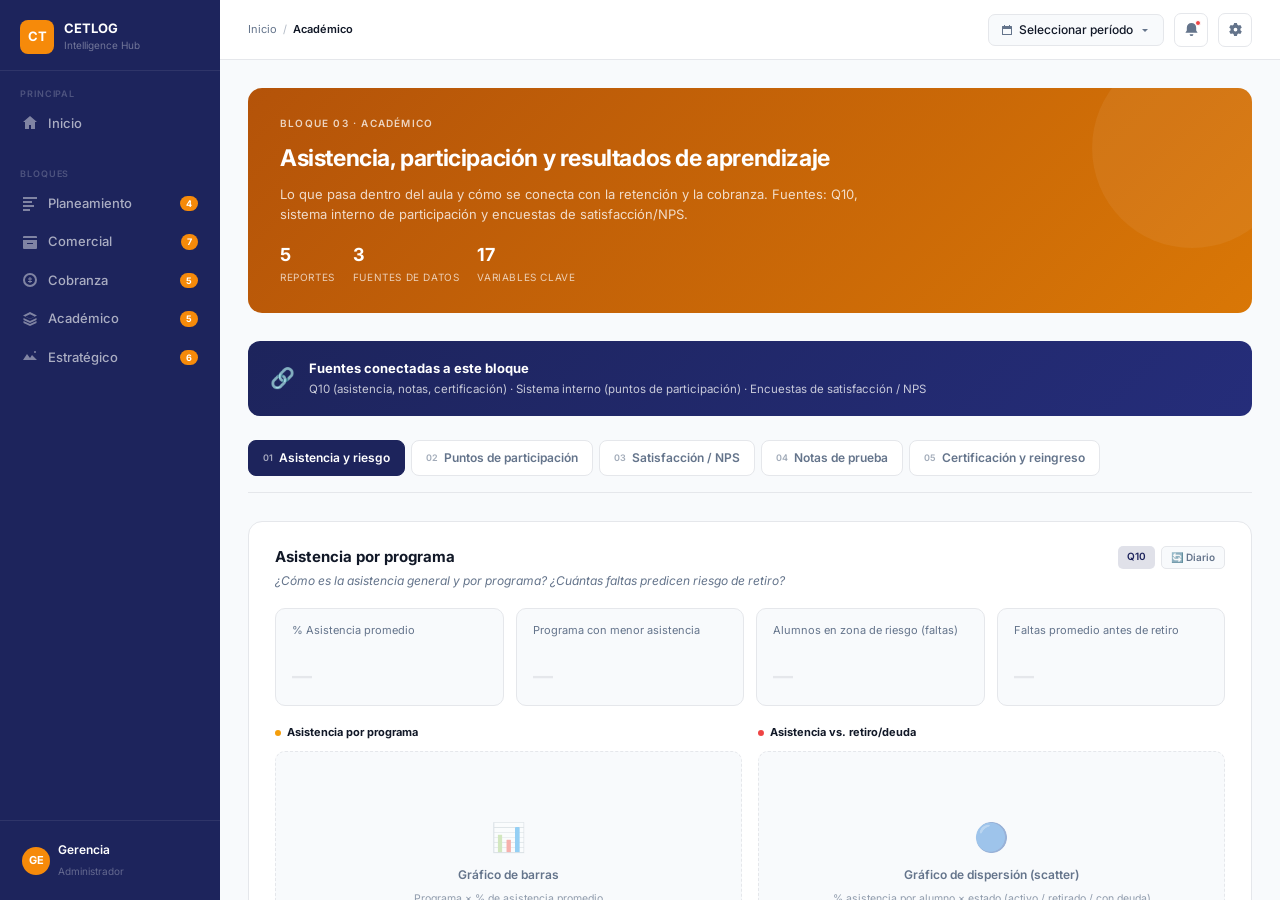
==== commit 31af018b: "Add files via upload" ====
--- a/cetlog_academico.html
+++ b/cetlog_academico.html
@@ -27,25 +27,25 @@
     </div>
     <div class="sidebar-section">
       <div class="sidebar-section-label">Bloques</div>
+      <a class="nav-item" href="cetlog_planeamiento.html">
+        <svg class="nav-icon" viewBox="0 0 16 16" fill="currentColor"><path d="M1 2h14v2H1V2zm0 4h9v2H1V6zm0 4h11v2H1v-2zm0 4h7v2H1v-2z"/></svg>
+        Planeamiento<span class="nav-badge">4</span>
+      </a>
       <a class="nav-item" href="cetlog_comercial.html">
         <svg class="nav-icon" viewBox="0 0 16 16" fill="currentColor"><path d="M2 2h12a1 1 0 0 1 1 1v1H1V3a1 1 0 0 1 1-1zm-1 4h14v8a1 1 0 0 1-1 1H2a1 1 0 0 1-1-1V6zm4 3v1h6V9H5z"/></svg>
-        Comercial<span class="nav-badge">6</span>
+        Comercial<span class="nav-badge">7</span>
       </a>
       <a class="nav-item" href="cetlog_cobranza.html">
         <svg class="nav-icon" viewBox="0 0 16 16" fill="currentColor"><path d="M8 1a7 7 0 1 1 0 14A7 7 0 0 1 8 1zm0 2a5 5 0 1 0 0 10A5 5 0 0 0 8 3zm.5 2v1.5H10v1H8.5V9H10v1H8.5V11h-1v-1H6V9h1.5V7.5H6v-1h1.5V5h1z"/></svg>
         Cobranza<span class="nav-badge">5</span>
       </a>
-      <a class="nav-item active" href="cetlog_academico.html">
+      <a class="nav-item" href="cetlog_academico.html">
         <svg class="nav-icon" viewBox="0 0 16 16" fill="currentColor"><path d="M8 1l7 3.5-7 3.5-7-3.5L8 1zm0 2.24L3.36 5.5 8 7.76 12.64 5.5 8 3.24zM1.5 7l6.5 3 6.5-3V9L8 12 1.5 9V7zm0 3l6.5 3 6.5-3v2L8 15l-6.5-3v-2z"/></svg>
         Académico<span class="nav-badge">5</span>
       </a>
       <a class="nav-item" href="cetlog_estrategico.html">
         <svg class="nav-icon" viewBox="0 0 16 16" fill="currentColor"><path d="M1 11l4-6 3 4 2-3 5 5H1zm13-8a1 1 0 1 1-2 0 1 1 0 0 1 2 0z"/></svg>
         Estratégico<span class="nav-badge">6</span>
-      </a>
-      <a class="nav-item" href="cetlog_planeamiento.html">
-        <svg class="nav-icon" viewBox="0 0 16 16" fill="currentColor"><path d="M1 2h14v2H1V2zm0 4h9v2H1V6zm0 4h11v2H1v-2zm0 4h7v2H1v-2z"/></svg>
-        Planeamiento<span class="nav-badge">4</span>
       </a>
     </div>
     <div class="sidebar-bottom">
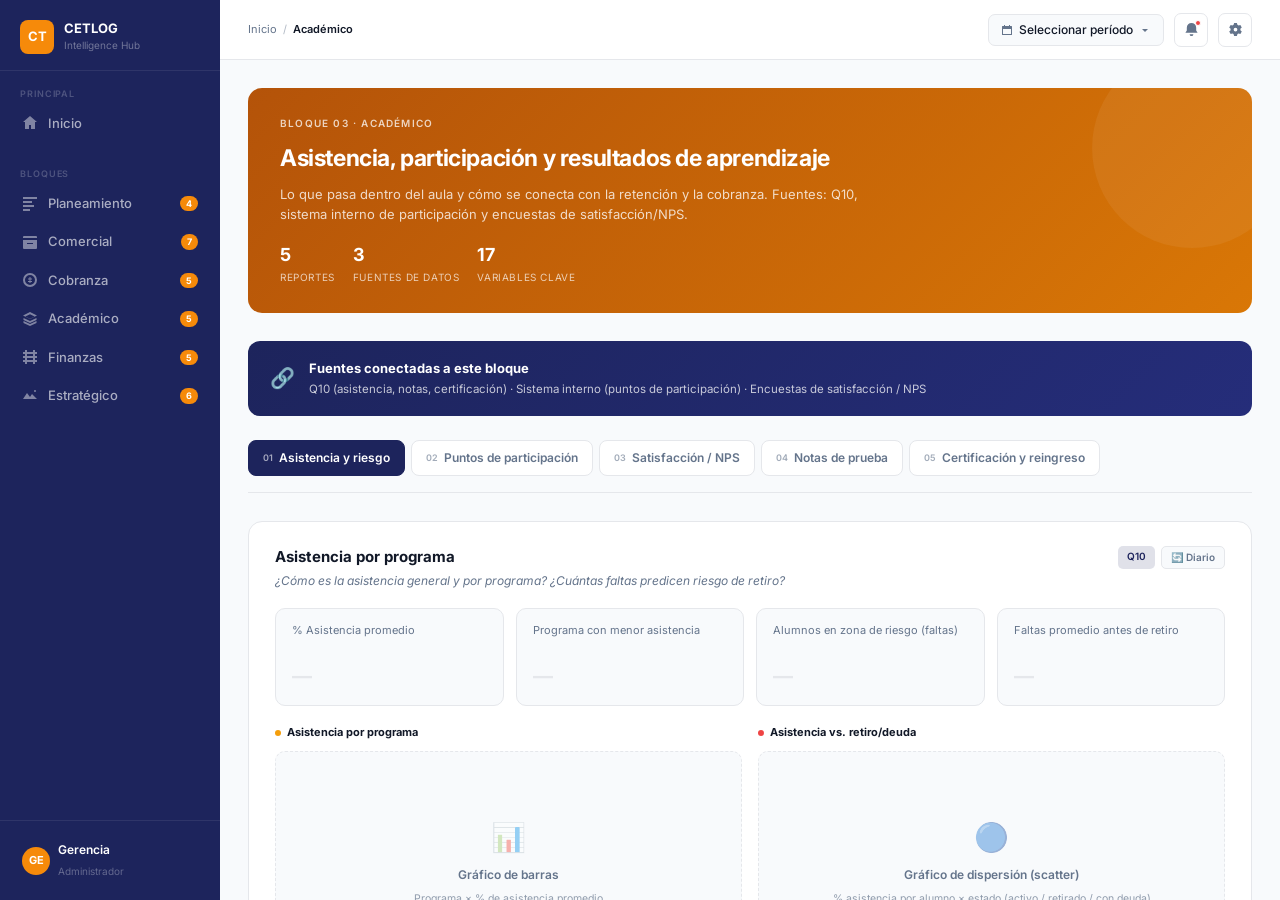
==== commit bca74816: "Add files via upload" ====
--- a/cetlog_academico.html
+++ b/cetlog_academico.html
@@ -8,6 +8,9 @@
 <link rel="stylesheet" href="cetlog_shared.css">
 <style>
   .block-hero.bh-academico { background: linear-gradient(135deg, #B45309 0%, #D97706 100%); }
+
+.rtab .tab-dot{width:6px;height:6px;border-radius:50%;display:none;flex-shrink:0}
+.rtab.active .tab-dot{display:inline-block;background:var(--orange)}
 </style>
 </head>
 <body>
@@ -42,6 +45,10 @@
       <a class="nav-item" href="cetlog_academico.html">
         <svg class="nav-icon" viewBox="0 0 16 16" fill="currentColor"><path d="M8 1l7 3.5-7 3.5-7-3.5L8 1zm0 2.24L3.36 5.5 8 7.76 12.64 5.5 8 3.24zM1.5 7l6.5 3 6.5-3V9L8 12 1.5 9V7zm0 3l6.5 3 6.5-3v2L8 15l-6.5-3v-2z"/></svg>
         Académico<span class="nav-badge">5</span>
+      </a>
+      <a class="nav-item" href="cetlog_finanzas.html">
+        <svg class="nav-icon" viewBox="0 0 16 16" fill="currentColor"><path d="M1 3h14v2H1V3zm0 4h14v2H1V7zm0 4h14v2H1v-2zM3 1h2v14H3V1zm8 0h2v14h-2V1z"/></svg>
+        Finanzas<span class="nav-badge">5</span>
       </a>
       <a class="nav-item" href="cetlog_estrategico.html">
         <svg class="nav-icon" viewBox="0 0 16 16" fill="currentColor"><path d="M1 11l4-6 3 4 2-3 5 5H1zm13-8a1 1 0 1 1-2 0 1 1 0 0 1 2 0z"/></svg>
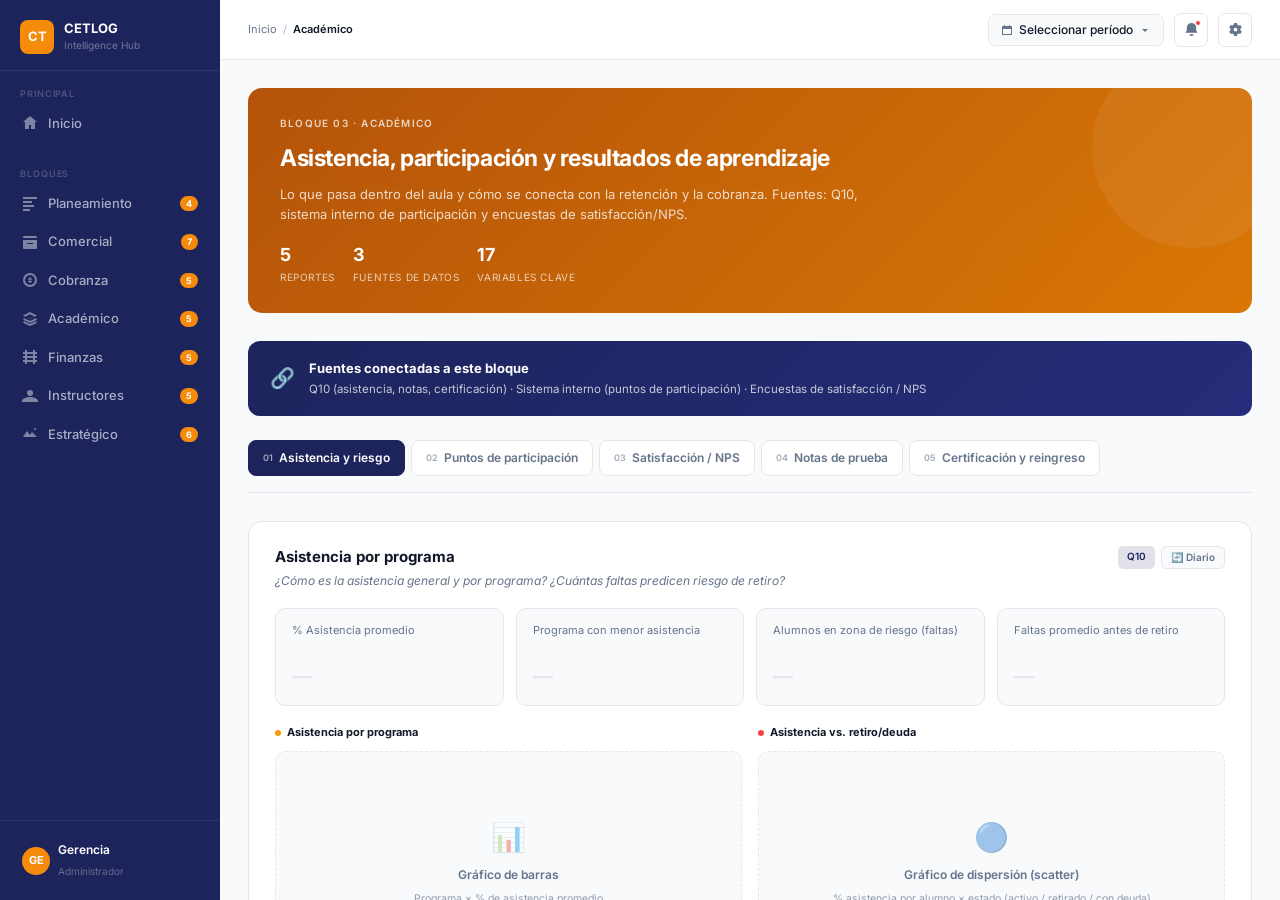
==== commit aa902170: "Add files via upload" ====
--- a/cetlog_academico.html
+++ b/cetlog_academico.html
@@ -50,7 +50,11 @@
         <svg class="nav-icon" viewBox="0 0 16 16" fill="currentColor"><path d="M1 3h14v2H1V3zm0 4h14v2H1V7zm0 4h14v2H1v-2zM3 1h2v14H3V1zm8 0h2v14h-2V1z"/></svg>
         Finanzas<span class="nav-badge">5</span>
       </a>
-      <a class="nav-item" href="cetlog_estrategico.html">
+      <a class="nav-item" href="cetlog_instructores.html">
+      <svg class="nav-icon" viewBox="0 0 16 16" fill="currentColor"><path d="M8 8a3 3 0 1 0 0-6 3 3 0 0 0 0 6zm0 1c-2.67 0-8 1.34-8 4v1h16v-1c0-2.66-5.33-4-8-4z"/></svg>
+      Instructores<span class="nav-badge">5</span>
+    </a>
+    <a class="nav-item" href="cetlog_estrategico.html">
         <svg class="nav-icon" viewBox="0 0 16 16" fill="currentColor"><path d="M1 11l4-6 3 4 2-3 5 5H1zm13-8a1 1 0 1 1-2 0 1 1 0 0 1 2 0z"/></svg>
         Estratégico<span class="nav-badge">6</span>
       </a>
